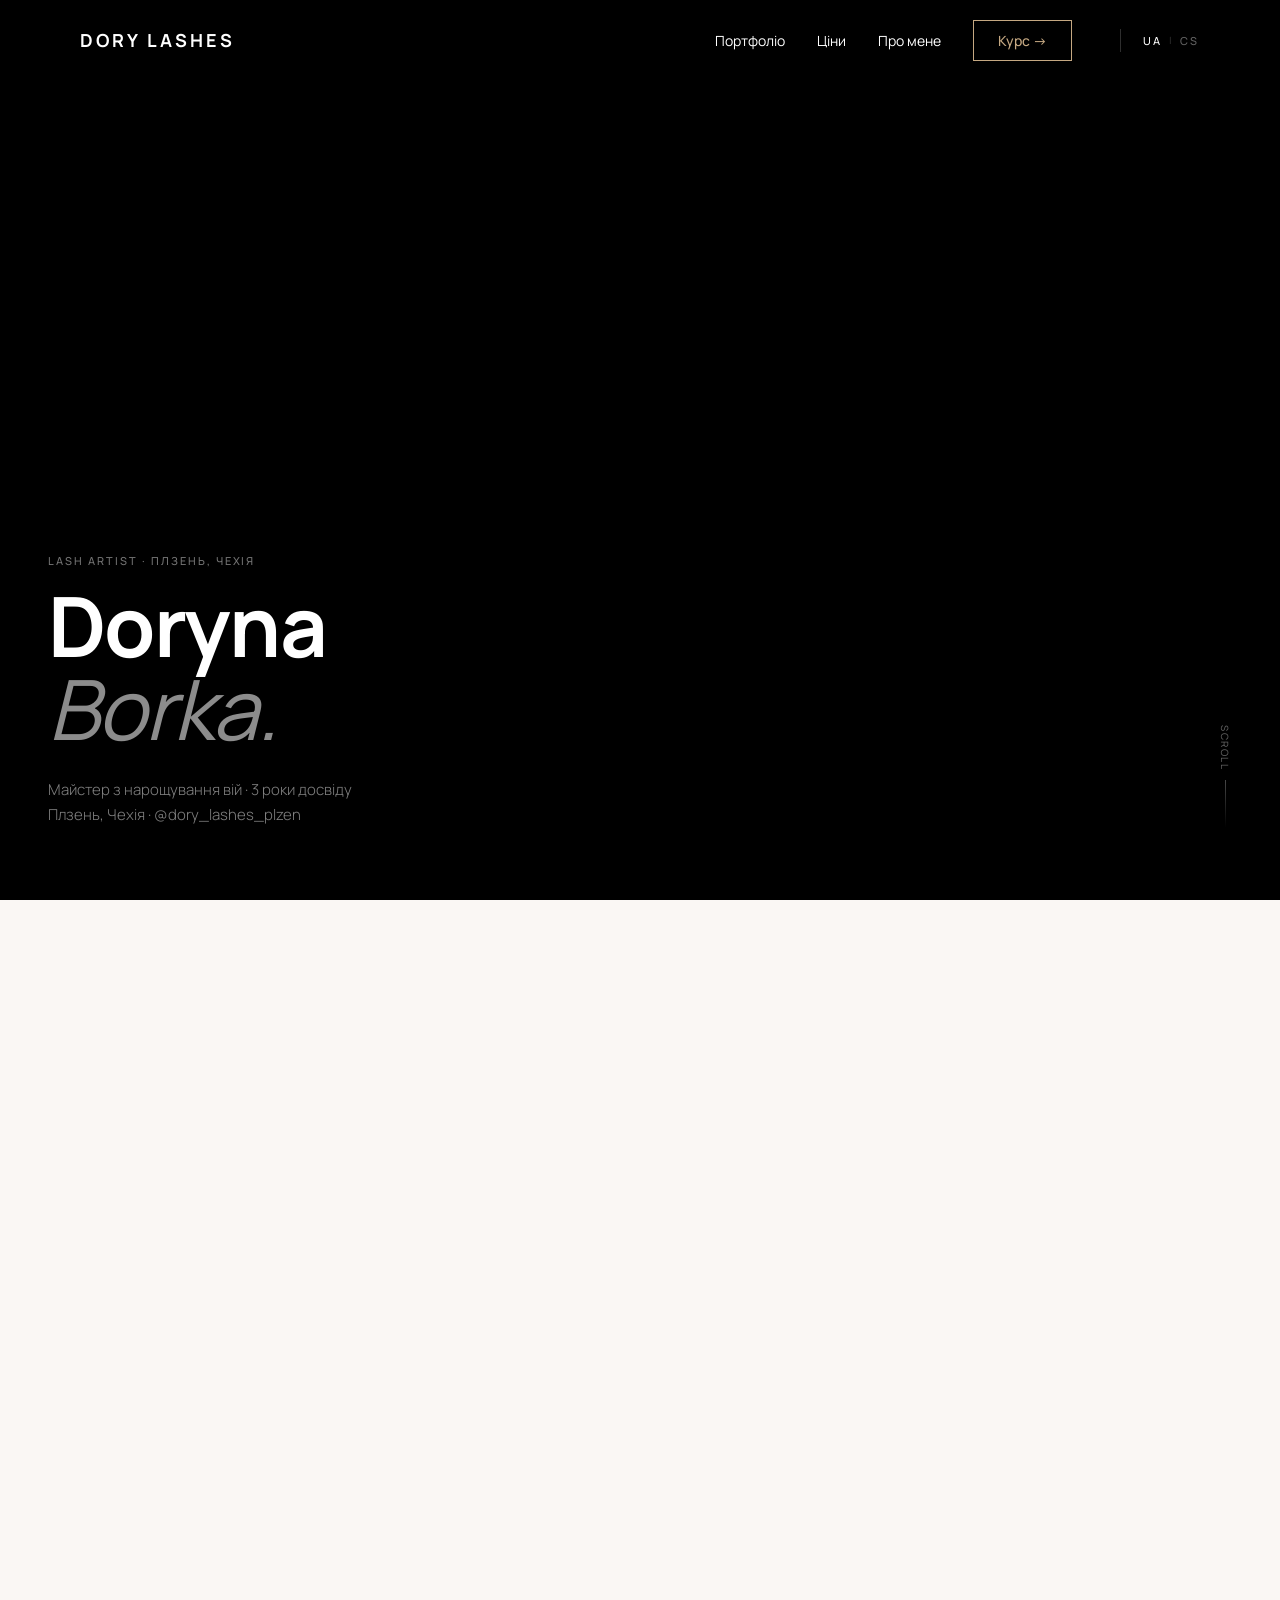
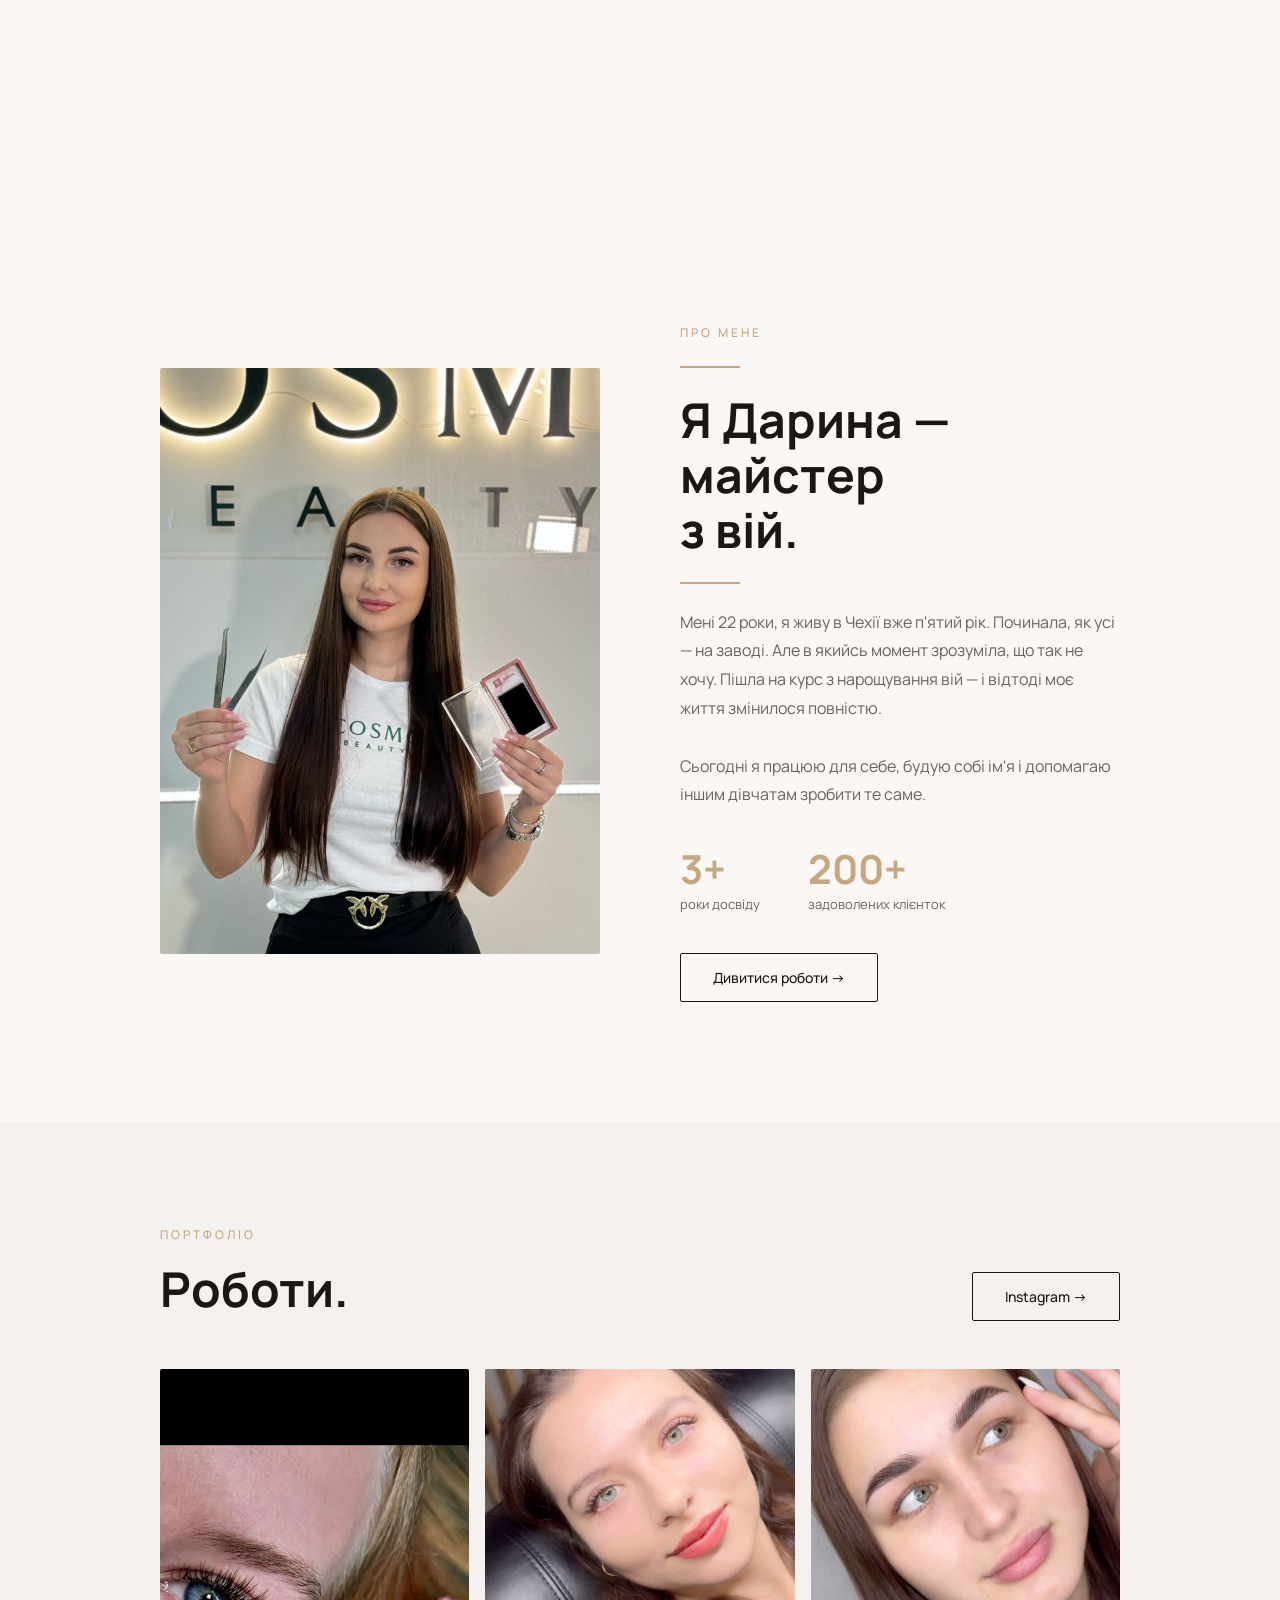
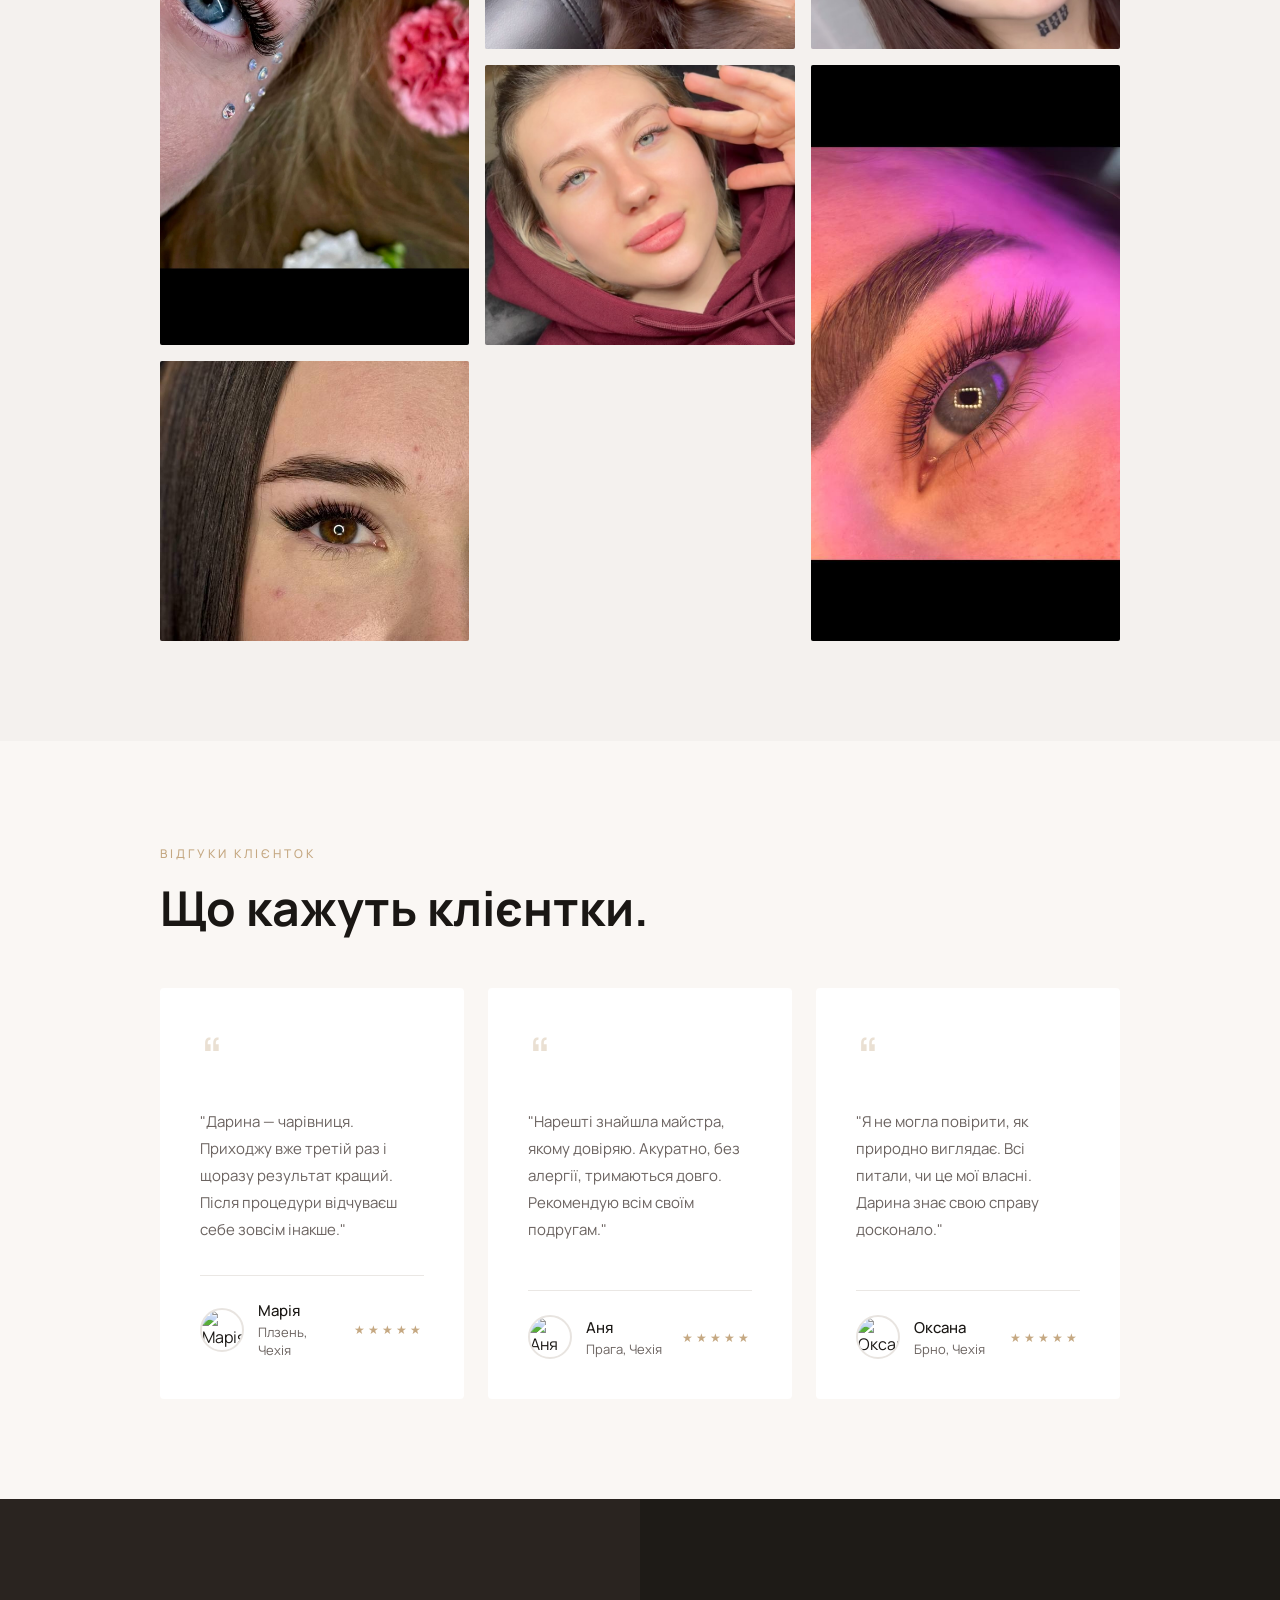
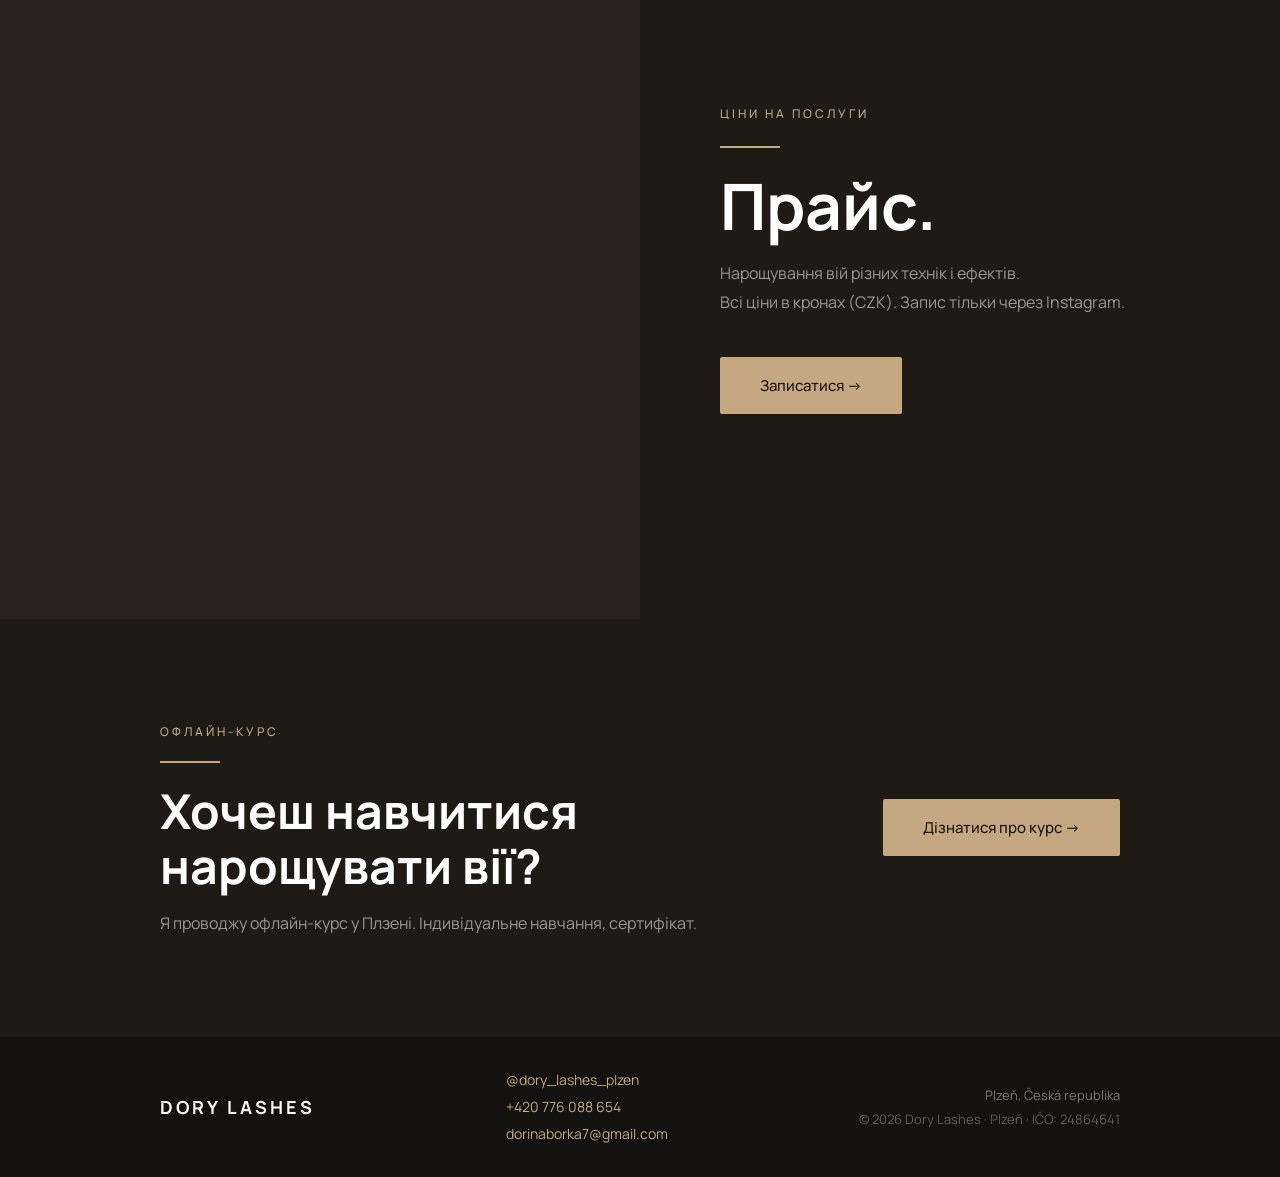
==== index.html @ 3bc30a59 "Initial commit — Dory Lashes website Co-Authored-By: Claude Sonnet 4.6 <noreply@anthropic.com>" ====
<!DOCTYPE html>
<html lang="uk">
<head>
  <meta charset="UTF-8"/>
  <meta name="viewport" content="width=device-width, initial-scale=1.0"/>
  <title>Dory Lashes — Дарина, майстер з нарощування вій · Плзень</title>
  <link rel="stylesheet" href="style.css"/>
  <link rel="preconnect" href="https://fonts.googleapis.com"/>
  <link rel="preconnect" href="https://fonts.gstatic.com" crossorigin/>
  <link rel="stylesheet" href="https://fonts.googleapis.com/css2?family=Manrope:wght@200..800&display=swap"/>
  <link rel="canonical" href="https://dorylashes.cz/"/>
  <meta name="description" content="Дарина Борка — майстер нарощування вій у Плзені, Чехія. 3+ роки досвіду, 200+ клієнток. Класика, об'єми, ефекти. Запис через Instagram."/>
  <meta property="og:type" content="website"/>
  <meta property="og:title" content="Dory Lashes — Нарощування вій · Плзень"/>
  <meta property="og:description" content="Дарина Борка — майстер нарощування вій у Плзені. 3+ роки досвіду, 200+ клієнток."/>
  <meta property="og:image" content="img/about.jpg"/>
  <meta property="og:locale" content="uk_UA"/>
  <meta name="twitter:card" content="summary_large_image"/>
  <script type="application/ld+json">
  {
    "@context": "https://schema.org",
    "@type": "LocalBusiness",
    "name": "Dory Lashes",
    "description": "Майстер нарощування вій у Плзені, Чехія",
    "address": { "@type": "PostalAddress", "addressLocality": "Plzeň", "addressCountry": "CZ" },
    "telephone": "+420776088654",
    "email": "dorinaborka7@gmail.com",
    "sameAs": ["https://www.instagram.com/dory_lashes_plzen"],
    "priceRange": "CZK"
  }
  </script>
  <style>
    html { scroll-behavior: auto; }

    /* ── Scroll-container & Hero ──────────────── */
    #scroll-container {
      position: relative;
      height: calc(var(--vh, 100vh) * 2);
    }

    #hero {
      position: sticky;
      top: 0;
      height: var(--vh, 100vh);
      width: 100%;
      overflow: hidden;
      background: #000;
      z-index: 1;
    }

    #bg-video {
      position: absolute;
      inset: 0;
      width: 100%;
      height: 100%;
      object-fit: cover;
      object-position: center 10%;
      will-change: auto;
      transform-origin: center center;
    }

    #hero::after {
      content: '';
      position: absolute;
      inset: 0;
      background: linear-gradient(
        to bottom,
        rgba(0,0,0,0.05) 0%,
        rgba(0,0,0,0.0) 40%,
        rgba(0,0,0,0.6) 100%
      );
      pointer-events: none;
      z-index: 1;
    }

    #hero .navbar {
      position: absolute;
      top: 0; left: 0; right: 0;
      z-index: 10;
      background: transparent !important;
    }

    #hero-content {
      position: absolute;
      bottom: 72px;
      left: 48px;
      right: 48px;
      z-index: 5;
      will-change: transform, opacity;
    }

    .hero-label {
      font-size: 11px;
      font-weight: 500;
      letter-spacing: 0.18em;
      text-transform: uppercase;
      color: rgba(255,255,255,0.45);
      margin-bottom: 16px;
    }

    .hero-title {
      font-family: 'Manrope', sans-serif;
      font-size: clamp(48px, 6.5vw, 96px);
      font-weight: 700;
      line-height: 1.0;
      letter-spacing: -0.02em;
      color: #fff;
      max-width: 680px;
    }

    .hero-title em {
      font-style: italic;
      font-weight: 400;
      color: rgba(255,255,255,0.55);
    }

    .hero-sub {
      margin-top: 28px;
      font-size: 15px;
      font-weight: 300;
      color: rgba(255,255,255,0.5);
      max-width: 380px;
      line-height: 1.65;
    }

    #scroll-hint {
      position: absolute;
      bottom: 72px;
      right: 48px;
      z-index: 5;
      display: flex;
      flex-direction: column;
      align-items: center;
      gap: 10px;
      opacity: 0.4;
    }

    #scroll-hint span {
      font-size: 10px;
      letter-spacing: 0.15em;
      text-transform: uppercase;
      color: #fff;
      writing-mode: vertical-rl;
    }

    .scroll-line {
      width: 1px;
      height: 48px;
      background: linear-gradient(to bottom, rgba(255,255,255,0.7), transparent);
      animation: scrollLine 1.8s ease-in-out infinite;
    }

    @keyframes scrollLine {
      0%   { transform: scaleY(0); transform-origin: top; }
      50%  { transform: scaleY(1); transform-origin: top; }
      51%  { transform: scaleY(1); transform-origin: bottom; }
      100% { transform: scaleY(0); transform-origin: bottom; }
    }

    #hero-overlay {
      position: absolute;
      inset: 0;
      z-index: 5;
      display: flex;
      flex-direction: column;
      align-items: center;
      justify-content: center;
      text-align: center;
      padding: 48px;
      opacity: 0;
      pointer-events: none;
      will-change: opacity, transform;
    }

    .hero-overlay-label {
      font-size: 11px;
      font-weight: 600;
      letter-spacing: 0.22em;
      text-transform: uppercase;
      color: var(--gold);
      margin-bottom: 20px;
    }

    .hero-overlay-title {
      font-family: 'Manrope', sans-serif;
      font-size: clamp(40px, 6vw, 88px);
      font-weight: 700;
      line-height: 1.05;
      letter-spacing: -0.02em;
      color: #fff;
    }

    .hero-overlay-title em {
      font-style: italic;
      font-weight: 400;
      color: var(--gold);
    }

    /* About */
    .about {
      background: var(--ivory);
      padding: 120px 160px;
      display: grid;
      grid-template-columns: 1fr 1fr;
      gap: 80px;
      align-items: center;
    }
    .about-photo {
      aspect-ratio: 3/4;
      background: var(--photo-bg);
      border-radius: 2px;
      display: flex;
      align-items: center;
      justify-content: center;
      overflow: hidden;
    }
    .about-photo img { width: 100%; height: 100%; object-fit: cover; }
    .about-heading {
      font-family: 'Manrope', sans-serif;
      font-size: 48px;
      font-weight: 700;
      line-height: 1.15;
      color: var(--dark);
      margin-bottom: 0;
    }
    .about-body {
      font-size: 16px;
      line-height: 1.8;
      color: var(--mid);
      margin-bottom: 40px;
    }
    .about-stats {
      display: flex;
      gap: 48px;
      margin-bottom: 40px;
    }
    .stat-num {
      font-family: 'Manrope', sans-serif;
      font-size: 40px;
      font-weight: 700;
      color: var(--gold);
      line-height: 1;
    }
    .stat-label { font-size: 13px; color: var(--mid); margin-top: 6px; }

    /* Portfolio */
    .portfolio {
      background: var(--alt-bg);
      padding: 100px 160px;
    }
    .portfolio-header {
      display: flex;
      justify-content: space-between;
      align-items: flex-end;
      margin-bottom: 48px;
    }
    .portfolio-heading {
      font-family: 'Manrope', sans-serif;
      font-size: 48px;
      font-weight: 700;
      color: var(--dark);
      margin-top: 12px;
    }
    .portfolio-grid {
      display: grid;
      grid-template-columns: repeat(3, 1fr);
      grid-auto-rows: 280px;
      gap: 16px;
    }
    .portfolio-item {
      background: var(--photo-bg);
      border-radius: 2px;
      overflow: hidden;
      display: flex;
      align-items: center;
      justify-content: center;
    }
    .portfolio-item.tall { grid-row: span 2; }
    .portfolio-item img { width: 100%; height: 100%; object-fit: cover; }

    /* Testimonials */
    .testimonials {
      background: var(--ivory);
      padding: 100px 160px;
    }
    .testimonials-heading {
      font-family: 'Manrope', sans-serif;
      font-size: 48px;
      font-weight: 700;
      color: var(--dark);
      margin: 12px 0 48px;
    }
    .testimonials-grid {
      display: grid;
      grid-template-columns: repeat(3, 1fr);
      gap: 24px;
    }
    .review-card {
      background: var(--white);
      border-radius: 4px;
      padding: 40px;
      display: flex;
      flex-direction: column;
    }
    .review-card::before {
      content: '\201C';
      font-family: 'Manrope', sans-serif;
      font-size: 64px;
      color: var(--gold);
      opacity: 0.35;
      line-height: 1;
      display: block;
      margin-bottom: 16px;
    }
    .review-quote {
      font-size: 15px;
      line-height: 1.8;
      color: var(--mid);
      flex: 1;
      margin-bottom: 32px;
    }
    .review-footer {
      display: flex;
      align-items: center;
      gap: 14px;
      border-top: 1px solid #EAE7E4;
      padding-top: 24px;
    }
    .review-avatar {
      width: 44px;
      height: 44px;
      border-radius: 50%;
      object-fit: cover;
      flex-shrink: 0;
      border: 2px solid #E8E4E0;
    }
    .review-name { font-weight: 500; font-size: 15px; color: var(--dark); }
    .review-city { font-size: 13px; color: var(--mid); margin-top: 2px; }
    .review-stars { margin-left: auto; color: var(--gold); font-size: 12px; letter-spacing: 3px; }

    /* Prices */
    .prices {
      background: var(--dark-bg);
      display: grid;
      grid-template-columns: 1fr 1fr;
      min-height: 720px;
    }
    .prices-image {
      overflow: hidden;
      background: #2A2420;
    }
    .prices-image img { width: 100%; height: 100%; object-fit: cover; }
    .prices-content {
      padding: 100px 80px;
      display: flex;
      flex-direction: column;
      justify-content: center;
    }
    .prices-heading {
      font-family: 'Manrope', sans-serif;
      font-size: 64px;
      font-weight: 700;
      color: var(--white);
      line-height: 1.05;
      margin-bottom: 20px;
    }
    .prices-body {
      font-size: 16px;
      line-height: 1.8;
      color: #9A9895;
      margin-bottom: 40px;
    }

    /* Course Transition */
    .course-transition {
      background: var(--dark-bg);
      padding: 100px 160px;
      display: flex;
      align-items: center;
      justify-content: space-between;
      gap: 60px;
    }
    .ct-left { max-width: 640px; }
    .ct-heading {
      font-family: 'Manrope', sans-serif;
      font-size: 48px;
      font-weight: 700;
      color: var(--white);
      line-height: 1.15;
      margin-bottom: 16px;
    }
    .ct-sub { font-size: 16px; color: #9A9895; line-height: 1.7; }

    /* ── Responsive ─────────────────────────── */
    @media (max-width: 1100px) {
      .about { padding: 80px 40px; grid-template-columns: 1fr; gap: 48px; }
      .about-photo { aspect-ratio: 4/3; }
      .portfolio { padding: 80px 40px; }
      .portfolio-grid { grid-auto-rows: 220px; }
      .testimonials { padding: 80px 40px; }
      .testimonials-grid { grid-template-columns: 1fr 1fr; }
      .prices { grid-template-columns: 1fr; }
      .prices-image { min-height: 480px; }
      .prices-content { padding: 80px 40px; }
      .prices-heading { font-size: 48px; }
      .course-transition { padding: 80px 40px; }
    }
    @media (max-width: 767px) {
      #hero-content { bottom: 48px; left: 24px; right: 24px; }
      #scroll-hint { display: none; }
      .hero-title { font-size: clamp(28px, 8.5vw, 52px); }
      .hero-sub { font-size: 13px; margin-top: 12px; }
      #hero-overlay { padding: 24px; }
      .hero-overlay-title { font-size: clamp(32px, 9vw, 52px); }
      .hero-overlay-label { margin-bottom: 12px; }

      .about { padding: 60px 24px; gap: 36px; }
      .about-heading { font-size: 32px; }
      .about-body { font-size: 15px; }
      .about-stats { gap: 24px; flex-wrap: wrap; }
      .stat-num { font-size: 32px; }
      .portfolio { padding: 60px 24px; }
      .portfolio-header { flex-direction: column; align-items: flex-start; gap: 20px; }
      .portfolio-heading { font-size: 32px; }
      .portfolio-grid { grid-template-columns: 1fr 1fr; grid-auto-rows: 150px; gap: 8px; }
      .testimonials { padding: 60px 24px; }
      .testimonials-heading { font-size: 32px; }
      .testimonials-grid { grid-template-columns: 1fr; }
      .prices-image { min-height: 360px; }
      .prices-content { padding: 60px 24px; }
      .prices-heading { font-size: 40px; }
      .prices-body { font-size: 15px; }
      .course-transition { padding: 60px 24px; flex-direction: column; gap: 32px; }
      .ct-heading { font-size: 32px; }
      .ct-left { max-width: 100%; }
    }
  </style>
</head>
<body data-title-key="page.title">

<!-- ══ SCROLL CONTAINER START ════════════════════ -->
<div id="scroll-container">

  <section id="hero">
    <video
      id="bg-video"
      src="img/hero-video.mp4"
      muted
      playsinline
      preload="auto"
    ></video>

    <nav class="navbar navbar--dark">
      <a href="index.html" class="nav-logo">DORY LASHES</a>
      <div class="nav-right">
        <a href="#portfolio" class="nav-link" data-i18n="nav.portfolio">Портфоліо</a>
        <a href="#prices" class="nav-link" data-i18n="nav.prices">Ціни</a>
        <a href="#about" class="nav-link" data-i18n="nav.about">Про мене</a>
        <a href="course.html" class="nav-cta" data-i18n="nav.course.cta">Курс →</a>
        <div class="lang-switch">
          <button class="lang-btn" data-lang="uk">UA</button>
          <span class="lang-sep">|</span>
          <button class="lang-btn" data-lang="cs">CS</button>
        </div>
        <button class="burger" id="burger-btn" aria-label="Відкрити меню" aria-expanded="false" aria-controls="mobile-menu">
          <span></span><span></span><span></span>
        </button>
      </div>
    </nav>

    <div class="mobile-menu" id="mobile-menu">
      <a href="#portfolio" class="mobile-nav-link" data-i18n="nav.portfolio">Портфоліо</a>
      <a href="#prices"    class="mobile-nav-link" data-i18n="nav.prices">Ціни</a>
      <a href="#about"     class="mobile-nav-link" data-i18n="nav.about">Про мене</a>
      <a href="course.html" class="mobile-nav-link">Курс →</a>
      <div class="mobile-lang">
        <button class="lang-btn" data-lang="uk">UA</button>
        <span class="lang-sep">|</span>
        <button class="lang-btn" data-lang="cs">CS</button>
      </div>
    </div>

    <div id="hero-content">
      <p class="hero-label" data-i18n="hero.label">Lash Artist · Плзень, Чехія</p>
      <h1 class="hero-title">
        Doryna<br>
        <em>Borka.</em>
      </h1>
      <p class="hero-sub" data-i18n="hero.sub">Нарощування вій різних технік та ефектів · 3+ роки досвіду · @dory_lashes_plzen</p>
    </div>

    <div id="scroll-hint">
      <span>scroll</span>
      <div class="scroll-line"></div>
    </div>

    <div id="hero-overlay">
      <p class="hero-overlay-label" data-i18n="hero.overlay.label">Майстерність у деталях</p>
      <h2 class="hero-overlay-title" data-i18n="hero.overlay.title">Погляд що<br>говорить<br><em>сам.</em></h2>
    </div>
  </section>

</div>
<!-- ══ SCROLL CONTAINER END ══════════════════════ -->


<!-- ══ ABOUT ══════════════════════════════════════ -->
<section class="about" id="about">
  <div class="about-photo">
    <img src="img/about.jpg" alt="Дарина — про мене" loading="lazy"/>
  </div>
  <div>
    <span class="label" data-i18n="about.label">ПРО МЕНЕ</span>
    <span class="gold-divider"></span>
    <h2 class="about-heading" data-i18n="about.heading">Я Дарина —<br>майстер<br>з вій.</h2>
    <span class="gold-divider"></span>
    <p class="about-body" data-i18n="about.body">Мені 22 роки, я живу в Чехії вже п'ятий рік. Починала, як усі — на заводі. Але в якийсь момент зрозуміла, що так не хочу. Пішла на курс з нарощування вій — і з тих пір моє життя змінилося повністю.<br><br>Сьогодні я працюю для себе, будую своє ім'я і допомагаю іншим дівчатам зробити те саме.</p>
    <div class="about-stats">
      <div>
        <div class="stat-num">3+</div>
        <div class="stat-label" data-i18n="about.stat1">роки досвіду</div>
      </div>
      <div>
        <div class="stat-num">200+</div>
        <div class="stat-label" data-i18n="about.stat2">задоволених клієнток</div>
      </div>
    </div>
    <a href="#portfolio" class="btn-outline" data-i18n="about.cta">Дивитися роботи →</a>
  </div>
</section>

<!-- ══ PORTFOLIO ══════════════════════════════════ -->
<section class="portfolio" id="portfolio">
  <div class="portfolio-header">
    <div>
      <span class="label" data-i18n="portfolio.label">ПОРТФОЛІО</span>
      <h2 class="portfolio-heading" data-i18n="portfolio.heading">Роботи.</h2>
    </div>
    <a href="https://www.instagram.com/dory_lashes_plzen" target="_blank" rel="noopener noreferrer" class="btn-outline">Instagram →</a>
  </div>
  <div class="portfolio-grid">
    <div class="portfolio-item tall"><img src="img/portfolio-1.jpg" alt="Нарощування вій — класична техніка" loading="lazy"/></div>
    <div class="portfolio-item"><img src="img/portfolio-2.jpg" alt="Нарощування вій — 2D об'єм" loading="lazy"/></div>
    <div class="portfolio-item"><img src="img/portfolio-3.jpg" alt="Нарощування вій — ефект лисячий" loading="lazy"/></div>
    <div class="portfolio-item"><img src="img/portfolio-4.jpg" alt="Нарощування вій — лялечний ефект" loading="lazy"/></div>
    <div class="portfolio-item tall"><img src="img/portfolio-5.jpg" alt="Нарощування вій — Wet Effect" loading="lazy"/></div>
    <div class="portfolio-item"><img src="img/portfolio-6.jpg" alt="Нарощування вій — 3D об'єм" loading="lazy"/></div>
  </div>
</section>

<!-- ══ TESTIMONIALS ═══════════════════════════════ -->
<section class="testimonials" id="testimonials">
  <span class="label" data-i18n="testi.label">ВІДГУКИ КЛІЄНТОК</span>
  <h2 class="testimonials-heading" data-i18n="testi.heading">Що кажуть клієнтки.</h2>
  <div class="testimonials-grid">
    <div class="review-card">
      <p class="review-quote" data-i18n="rev1.quote">"Дарина — чарівниця. Приходжу вже третій раз і щоразу результат кращий. Після процедури відчуваєш себе зовсім інакше."</p>
      <div class="review-footer">
        <img class="review-avatar" src="https://i.pravatar.cc/150?img=23" alt="Марія"/>
        <div>
          <div class="review-name" data-i18n="rev1.name">Марія</div>
          <div class="review-city" data-i18n="rev1.city">Плзень, Чехія</div>
        </div>
        <div class="review-stars">★★★★★</div>
      </div>
    </div>
    <div class="review-card">
      <p class="review-quote" data-i18n="rev2.quote">"Нарешті знайшла майстра, якому довіряю. Акуратно, без алергії, держаться довго. Рекомендую всім своїм подругам."</p>
      <div class="review-footer">
        <img class="review-avatar" src="https://i.pravatar.cc/150?img=9" alt="Аня"/>
        <div>
          <div class="review-name" data-i18n="rev2.name">Аня</div>
          <div class="review-city" data-i18n="rev2.city">Прага, Чехія</div>
        </div>
        <div class="review-stars">★★★★★</div>
      </div>
    </div>
    <div class="review-card">
      <p class="review-quote" data-i18n="rev3.quote">"Я не могла повірити, як природно виглядає. Всі питали, чи це мої власні. Дарина знає свою справу досконало."</p>
      <div class="review-footer">
        <img class="review-avatar" src="https://i.pravatar.cc/150?img=44" alt="Оксана"/>
        <div>
          <div class="review-name" data-i18n="rev3.name">Оксана</div>
          <div class="review-city" data-i18n="rev3.city">Брно, Чехія</div>
        </div>
        <div class="review-stars">★★★★★</div>
      </div>
    </div>
  </div>
</section>

<!-- ══ PRICES ════════════════════════════════════ -->
<section class="prices" id="prices">
  <div class="prices-image">
    <img src="img/prices.jpg" alt="Прайс Dory Lashes" loading="lazy"/>
  </div>
  <div class="prices-content">
    <span class="label" data-i18n="prices.label">ЦІНИ НА ПОСЛУГИ</span>
    <span class="gold-divider"></span>
    <h2 class="prices-heading" data-i18n="prices.heading">Прайс.</h2>
    <p class="prices-body" data-i18n="prices.body">Нарощування вій різних технік і ефектів.<br>Всі ціни в кронах (CZK). Запис тільки через Instagram.</p>
    <a href="#" class="btn-gold" style="align-self:flex-start" data-dm data-i18n="prices.cta">Записатися →</a>
  </div>
</section>

<!-- ══ COURSE TRANSITION ══════════════════════════ -->
<section class="course-transition">
  <div class="ct-left">
    <span class="label" data-i18n="ct.label">ОФЛАЙН-КУРС</span>
    <span class="gold-divider" style="margin:20px 0"></span>
    <h2 class="ct-heading" data-i18n="ct.heading">Хочеш навчитися<br>нарощуванню вій?</h2>
    <p class="ct-sub" data-i18n="ct.sub">Я проводжу офлайн-курс у Плзені. Індивідуальне навчання, сертифікат.</p>
  </div>
  <a href="course.html" class="btn-gold" data-i18n="ct.cta">Дізнатися про курс →</a>
</section>

<!-- ══ FOOTER ═════════════════════════════════════ -->
<footer class="site-footer">
  <span class="footer-logo">DORY LASHES</span>
  <div class="footer-contacts">
    <a href="https://www.instagram.com/dory_lashes_plzen" target="_blank" rel="noopener noreferrer" class="footer-contact-link">@dory_lashes_plzen</a>
    <a href="tel:+420776088654" class="footer-contact-link">+420 776 088 654</a>
    <a href="mailto:dorinaborka7@gmail.com" class="footer-contact-link">dorinaborka7@gmail.com</a>
  </div>
  <div class="footer-right">
    <span class="footer-location">Plzeň, Česká republika</span>
    <span class="footer-copy" data-i18n="footer.copy">© 2026 Dory Lashes · IČO: 24864641</span>
  </div>
</footer>

<!-- DM Modal -->
<div class="dm-overlay" id="dm-modal" role="dialog" aria-modal="true" aria-labelledby="dm-heading-text">
  <div class="dm-box">
    <button class="dm-close" id="dm-close" aria-label="Закрити">×</button>
    <span class="label">ЗАПИСАТИСЯ</span>
    <h3 class="dm-heading" id="dm-heading-text" data-i18n="dm.heading">Напиши нам в Instagram</h3>
    <p class="dm-sub" data-i18n="dm.sub">Скопіюй повідомлення і надішли його нам у Direct — відповімо якнайшвидше.</p>
    <div class="dm-msg" id="dm-msg-text"></div>
    <div class="dm-actions">
      <button class="dm-copy" id="dm-copy-btn" data-i18n="dm.copy">Копіювати</button>
      <button class="dm-open" id="dm-open-btn" data-i18n="dm.open">Відкрити Instagram →</button>
    </div>
  </div>
</div>

<script src="https://cdnjs.cloudflare.com/ajax/libs/gsap/3.12.5/gsap.min.js"></script>
<script src="https://cdnjs.cloudflare.com/ajax/libs/gsap/3.12.5/ScrollTrigger.min.js"></script>
<script src="i18n.js"></script>
<script src="animations.js"></script>

<!-- ══ SCROLL ENGINE ══════════════════════════════ -->
<script>
  // vh fix
  function setVh() {
    const h = window.visualViewport ? window.visualViewport.height : window.innerHeight;
    document.documentElement.style.setProperty('--vh', h + 'px');
  }
  setVh();
  let resizeTimer;
  window.addEventListener('resize', () => {
    clearTimeout(resizeTimer);
    resizeTimer = setTimeout(setVh, 150);
  });
  if (window.visualViewport) {
    window.visualViewport.addEventListener('resize', () => {
      clearTimeout(resizeTimer);
      resizeTimer = setTimeout(setVh, 150);
    });
  }

  const video           = document.getElementById('bg-video');
  const heroContent     = document.getElementById('hero-content');
  const heroOverlay     = document.getElementById('hero-overlay');
  const scrollContainer = document.getElementById('scroll-container');

  let videoReady   = false;
  let targetTime   = 0;
  let currentTime  = 0;
  let seekLocked   = false;
  let lastProgress = -1;

  video.addEventListener('loadedmetadata', () => { videoReady = true; });
  video.load();

  function doSeek() {
    if (!videoReady || !video.duration) return;
    if (Math.abs(targetTime - currentTime) < 0.05) { seekLocked = false; return; }
    seekLocked  = true;
    currentTime = targetTime;
    if ('requestVideoFrameCallback' in video) {
      video.requestVideoFrameCallback(() => { seekLocked = false; doSeek(); });
    } else {
      video.addEventListener('seeked', function onSeeked() {
        video.removeEventListener('seeked', onSeeked);
        seekLocked = false;
        doSeek();
      }, { once: true });
    }
    video.currentTime = currentTime;
  }

  const isMobile = () => window.matchMedia('(pointer: coarse)').matches;

  const EASE = 0.09;
  let targetScrollY = 0;
  let smoothScrollY = 0;

  function maxScroll() {
    return Math.max(0, document.body.scrollHeight - window.innerHeight);
  }

  function updateHeroAnimation(scrollY) {
    const trackH = scrollContainer.offsetHeight - window.innerHeight;
    if (trackH <= 0) return;
    const progress = Math.max(0, Math.min(1, scrollY / trackH));

    if (Math.abs(progress - lastProgress) < 0.0001) return;
    lastProgress = progress;

    if (videoReady && video.duration) {
      targetTime = progress * video.duration;
      if (!seekLocked) doSeek();
    }

    const textP = Math.min(1, progress / 0.35);
    const ease  = textP < 0.5 ? 2*textP*textP : 1 - Math.pow(-2*textP+2, 2) / 2;
    heroContent.style.transform = `translateY(${ease * -90}px)`;
    heroContent.style.opacity   = (1 - ease).toFixed(3);

    const ovIn  = Math.max(0, Math.min(1, (progress - 0.35) / 0.15));
    const ovOut = Math.max(0, Math.min(1, (progress - 0.55) / 0.12));
    const ovEaseIn  = ovIn  < 0.5 ? 2*ovIn*ovIn   : 1 - Math.pow(-2*ovIn+2,  2)/2;
    const ovEaseOut = ovOut < 0.5 ? 2*ovOut*ovOut  : 1 - Math.pow(-2*ovOut+2, 2)/2;
    const ovOpacity = ovEaseIn * (1 - ovEaseOut);
    const ovY = (1 - ovEaseIn) * 30 + ovEaseOut * -30;
    heroOverlay.style.opacity   = ovOpacity.toFixed(3);
    heroOverlay.style.transform = isMobile() ? 'none' : `translateY(${ovY}px)`;
  }

  if ('scrollRestoration' in history) {
    history.scrollRestoration = 'manual';
  }

  if (isMobile()) {
    document.documentElement.style.overflow = '';
    document.body.style.overflow = '';
    window.addEventListener('scroll', () => {
      updateHeroAnimation(window.scrollY);
    }, { passive: true });
    updateHeroAnimation(window.scrollY);
  } else {
    const savedY = Math.min(
      parseInt(sessionStorage.getItem('doryScrollY') || '0', 10),
      maxScroll()
    );
    targetScrollY = savedY;
    smoothScrollY = savedY;
    window.scrollTo(0, savedY);
    updateHeroAnimation(savedY);

    window.addEventListener('beforeunload', () => {
      sessionStorage.setItem('doryScrollY', Math.round(targetScrollY));
    });

    window.addEventListener('wheel', (e) => {
      e.preventDefault();
      targetScrollY += e.deltaY * 1.2;
      targetScrollY = Math.max(0, Math.min(targetScrollY, maxScroll()));
    }, { passive: false });

    function tick() {
      requestAnimationFrame(tick);
      targetScrollY = Math.max(0, Math.min(targetScrollY, maxScroll()));
      smoothScrollY += (targetScrollY - smoothScrollY) * EASE;
      if (Math.abs(targetScrollY - smoothScrollY) < 0.5) smoothScrollY = targetScrollY;
      if (Math.abs(smoothScrollY - window.scrollY) > 0.5) window.scrollTo(0, smoothScrollY);
      updateHeroAnimation(smoothScrollY);
    }
    tick();

    // Anchor links: update smoothScrollY instead of native jump (which would be overridden by tick)
    document.querySelectorAll('a[href^="#"]').forEach(link => {
      link.addEventListener('click', e => {
        const id = link.getAttribute('href').slice(1);
        if (!id) return;
        const target = document.getElementById(id);
        if (!target) return;
        e.preventDefault();
        targetScrollY = target.getBoundingClientRect().top + window.scrollY;
        targetScrollY = Math.max(0, Math.min(targetScrollY, maxScroll()));
      });
    });
  }
</script>

<!-- Burger menu -->
<script>
(function () {
  const btn  = document.getElementById('burger-btn');
  const menu = document.getElementById('mobile-menu');
  function close() {
    btn.classList.remove('active');
    menu.classList.remove('active');
    btn.setAttribute('aria-expanded', 'false');
    btn.setAttribute('aria-label', 'Відкрити меню');
  }
  btn.addEventListener('click', () => {
    const open = menu.classList.toggle('active');
    btn.classList.toggle('active', open);
    btn.setAttribute('aria-expanded', open ? 'true' : 'false');
    btn.setAttribute('aria-label', open ? 'Закрити меню' : 'Відкрити меню');
  });
  menu.querySelectorAll('.mobile-nav-link').forEach(link => {
    link.addEventListener('click', close);
  });
})();
</script>

<!-- DM Modal script -->
<script>
(function () {
  const DM_URL = 'https://ig.me/m/dory_lashes_plzen';
  const msgs = {
    uk: 'Привіт, Дарино! 🌸 Хочу записатися на нарощування вій. Коли є вільний час для запису?',
    cs: 'Ahoj, Daryno! 🌸 Chtěla bych se objednat na prodlužování řas. Kdy máš volný termín?'
  };
  const overlay = document.getElementById('dm-modal');
  const msgEl   = document.getElementById('dm-msg-text');
  const copyBtn = document.getElementById('dm-copy-btn');
  const openBtn = document.getElementById('dm-open-btn');
  function currentMsg() { return msgs[localStorage.getItem('doryLang') || 'uk']; }
  document.querySelectorAll('[data-dm]').forEach(el => {
    el.addEventListener('click', e => { e.preventDefault(); msgEl.textContent = currentMsg(); overlay.classList.add('active'); });
  });
  document.getElementById('dm-close').addEventListener('click', () => overlay.classList.remove('active'));
  overlay.addEventListener('click', e => { if (e.target === overlay) overlay.classList.remove('active'); });
  document.addEventListener('keydown', e => { if (e.key === 'Escape') overlay.classList.remove('active'); });
  const copiedMsg = { uk: '✓ Скопійовано!', cs: '✓ Zkopírováno!' };
  const copyLabel = { uk: 'Копіювати', cs: 'Zkopírovat' };
  copyBtn.addEventListener('click', () => {
    navigator.clipboard.writeText(currentMsg()).then(() => {
      const lang = localStorage.getItem('doryLang') || 'uk';
      copyBtn.textContent = copiedMsg[lang] || copiedMsg.uk;
      setTimeout(() => { copyBtn.textContent = copyLabel[lang] || copyLabel.uk; }, 2200);
    });
  });
  openBtn.addEventListener('click', () => window.open(DM_URL, '_blank'));
})();
</script>
</body>
</html>
---- style.css ----
@import url('https://fonts.googleapis.com/css2?family=Manrope:wght@200..800&display=swap');

*, *::before, *::after { box-sizing: border-box; margin: 0; padding: 0; }

:root {
  --ivory:    #FAF7F4;
  --dark:     #1A1714;
  --gold:     #C5A882;
  --mid:      #6B6360;
  --white:    #FFFFFF;
  --photo-bg: #E5DED8;
  --alt-bg:   #F4F1EE;
  --dark-bg:  #1E1B17;
  --darker-bg:#141210;
}

html { scroll-behavior: smooth; }
body { font-family: 'Manrope', sans-serif; color: var(--dark); background: var(--ivory); -webkit-font-smoothing: antialiased; }

img { display: block; max-width: 100%; }
a { text-decoration: none; color: inherit; }

/* ── Typography ─────────────────────────────── */
.serif    { font-family: 'Manrope', sans-serif; }
.label    { font-family: 'Manrope', sans-serif; font-weight: 500; font-size: 12px; letter-spacing: 3px; text-transform: uppercase; color: var(--gold); }
.gold-divider { display: block; width: 60px; height: 2px; background: var(--gold); margin: 24px 0; }

/* ── Layout ─────────────────────────────────── */
.container { max-width: 1440px; margin: 0 auto; padding: 0 160px; }

/* ── Navbar ─────────────────────────────────── */
.navbar {
  position: absolute;
  top: 0; left: 0; right: 0;
  height: 80px;
  display: flex;
  align-items: center;
  justify-content: space-between;
  padding: 0 80px;
  z-index: 10;
}
.navbar--light .nav-logo { color: var(--dark); }
.navbar--light .nav-link { color: var(--mid); }
.navbar--dark  .nav-logo,
.navbar--dark  .nav-link  { color: var(--white); }
.nav-logo { font-family: 'Manrope', sans-serif; font-weight: 700; font-size: 18px; letter-spacing: 3px; }
.nav-right { display: flex; align-items: center; gap: 32px; }
.nav-link  { font-size: 14px; }
.nav-cta {
  padding: 10px 24px;
  border: 1.5px solid var(--gold);
  color: var(--gold);
  font-size: 14px;
  font-weight: 500;
  transition: background .2s, color .2s;
}
.nav-cta:hover { background: var(--gold); color: var(--dark); }

/* ── Section wrapper ─────────────────────────── */
section { width: 100%; }

/* ── Buttons ─────────────────────────────────── */
.btn-gold {
  display: inline-block;
  padding: 18px 40px;
  background: var(--gold);
  color: var(--dark);
  font-family: 'Manrope', sans-serif;
  font-weight: 500;
  font-size: 15px;
  border-radius: 2px;
  transition: opacity .2s;
}
.btn-gold:hover { opacity: .88; }

.btn-dark {
  display: inline-block;
  padding: 14px 32px;
  background: var(--dark);
  color: var(--white);
  font-weight: 500;
  font-size: 14px;
  border-radius: 2px;
  transition: opacity .2s;
}
.btn-dark:hover { opacity: .85; }

.btn-outline {
  display: inline-block;
  padding: 14px 32px;
  border: 1.5px solid var(--dark);
  color: var(--dark);
  font-weight: 500;
  font-size: 14px;
  border-radius: 2px;
  transition: background .2s, color .2s;
}
.btn-outline:hover { background: var(--dark); color: var(--white); }

/* ── Lang switch ─────────────────────────────── */
.lang-switch {
  display: flex;
  align-items: center;
  gap: 6px;
  margin-left: 16px;
  padding-left: 20px;
  border-left: 1px solid rgba(255,255,255,0.18);
}
.navbar--light .lang-switch { border-left-color: rgba(0,0,0,0.15); }
.navbar--dark  .lang-btn,
.navbar--dark  .lang-sep  { color: var(--white); }
.navbar--light .lang-btn,
.navbar--light .lang-sep  { color: var(--dark); }
.lang-btn {
  background: none;
  border: none;
  cursor: pointer;
  font-family: 'Manrope', sans-serif;
  font-size: 11px;
  font-weight: 500;
  letter-spacing: 1.5px;
  color: inherit;
  opacity: 0.38;
  padding: 4px 2px;
  transition: opacity .2s;
}
.lang-btn.active { opacity: 1; }
.lang-btn:hover  { opacity: 0.7; }
.lang-sep { font-size: 10px; opacity: 0.2; color: inherit; user-select: none; }

/* ── Responsive shared ───────────────────────── */
@media (max-width: 1100px) {
  .navbar { padding: 0 40px; }
  .site-footer { padding: 0 40px; }
}
@media (max-width: 767px) {
  .navbar { padding: 0 20px; height: 64px; }
  .nav-right { gap: 16px; }
  .nav-link { display: none; }
  .nav-cta  { display: none; }
  .lang-switch { display: none; }
  .site-footer {
    flex-direction: column;
    height: auto;
    padding: 40px 24px;
    gap: 20px;
    text-align: center;
  }
  .footer-contacts { align-items: center; }
  .footer-right { align-items: center; }
}

/* ── Burger button ───────────────────────────── */
.burger {
  display: none;
  flex-direction: column;
  justify-content: center;
  gap: 5px;
  width: 36px;
  height: 36px;
  background: none;
  border: none;
  cursor: pointer;
  padding: 6px;
  z-index: 201;
  flex-shrink: 0;
}
.burger span {
  display: block;
  width: 20px;
  height: 1.5px;
  background: #fff;
  transition: transform 0.3s ease, opacity 0.25s ease;
  transform-origin: center;
}
.burger.active span:nth-child(1) { transform: translateY(6.5px) rotate(45deg); }
.burger.active span:nth-child(2) { opacity: 0; transform: scaleX(0); }
.burger.active span:nth-child(3) { transform: translateY(-6.5px) rotate(-45deg); }

@media (max-width: 767px) {
  .burger { display: flex; }
}

/* ── Mobile menu overlay ─────────────────────── */
.mobile-menu {
  position: fixed;
  inset: 0;
  background: rgba(20, 18, 16, 0.97);
  z-index: 200;
  display: flex;
  flex-direction: column;
  align-items: center;
  justify-content: center;
  gap: 40px;
  opacity: 0;
  pointer-events: none;
  transition: opacity 0.35s ease;
}
.mobile-menu.active {
  opacity: 1;
  pointer-events: all;
}
.mobile-nav-link {
  font-family: 'Manrope', sans-serif;
  font-size: 28px;
  font-weight: 600;
  color: #fff;
  letter-spacing: -0.02em;
  transition: color 0.2s;
}
.mobile-nav-link:hover { color: var(--gold); }
.mobile-lang {
  display: flex;
  align-items: center;
  gap: 8px;
  margin-top: 8px;
}
.mobile-lang .lang-btn { color: #fff; }
.mobile-lang .lang-sep { color: #fff; }

/* ── DM Modal ────────────────────────────────── */
.dm-overlay {
  position: fixed;
  inset: 0;
  background: rgba(0,0,0,0.75);
  z-index: 1000;
  display: flex;
  align-items: center;
  justify-content: center;
  padding: 24px;
  opacity: 0;
  pointer-events: none;
  transition: opacity 0.25s;
}
.dm-overlay.active { opacity: 1; pointer-events: all; }
.dm-box {
  background: var(--dark-bg);
  border: 1px solid #2E2A26;
  border-radius: 8px;
  padding: 48px 48px 40px;
  max-width: 520px;
  width: 100%;
  position: relative;
  transform: translateY(24px);
  transition: transform 0.28s cubic-bezier(.22,.68,0,1.2);
}
.dm-overlay.active .dm-box { transform: translateY(0); }
.dm-close {
  position: absolute;
  top: 18px; right: 20px;
  background: none; border: none;
  color: #5A5856; font-size: 26px;
  cursor: pointer; line-height: 1; padding: 4px;
  transition: color 0.2s;
}
.dm-close:hover { color: var(--white); }
.dm-heading {
  font-family: 'Manrope', sans-serif;
  font-size: 28px; font-weight: 700;
  color: var(--white); margin: 12px 0 8px;
}
.dm-sub { font-size: 14px; color: #6B6360; margin-bottom: 28px; line-height: 1.6; }
.dm-msg {
  background: #26221E;
  border-radius: 4px;
  padding: 20px 24px;
  font-size: 15px; color: #C0BEBC;
  line-height: 1.75; margin-bottom: 28px;
  border-left: 3px solid var(--gold);
}
.dm-actions { display: flex; gap: 12px; }
.dm-copy {
  flex: 1; padding: 14px 20px;
  border: 1.5px solid #3A3632; background: none;
  color: #A09E9C;
  font-family: 'Manrope', sans-serif; font-size: 14px; font-weight: 500;
  border-radius: 2px; cursor: pointer;
  transition: border-color 0.2s, color 0.2s;
}
.dm-copy:hover { border-color: var(--gold); color: var(--gold); }
.dm-open {
  flex: 2; padding: 14px 24px;
  background: var(--gold); color: var(--dark);
  font-family: 'Manrope', sans-serif; font-size: 14px; font-weight: 500;
  border: none; border-radius: 2px; cursor: pointer;
  transition: opacity 0.2s;
}
.dm-open:hover { opacity: 0.88; }
@media (max-width: 767px) {
  .dm-box { padding: 40px 24px 32px; }
  .dm-heading { font-size: 22px; }
  .dm-actions { flex-direction: column; }
}

/* ── Footer ─────────────────────────────────── */
.site-footer {
  background: var(--darker-bg);
  min-height: 140px;
  display: flex;
  align-items: center;
  padding: 0 160px;
  justify-content: space-between;
  gap: 32px;
}
.site-footer .footer-logo { font-family: 'Manrope', sans-serif; font-size: 18px; font-weight: 700; letter-spacing: 3px; color: var(--white); flex-shrink: 0; }
.footer-contacts { display: flex; flex-direction: column; gap: 8px; }
.footer-contact-link { font-size: 14px; color: var(--gold); text-decoration: none; transition: opacity 0.2s; }
.footer-contact-link:hover { opacity: 0.75; }
.footer-right { display: flex; flex-direction: column; gap: 6px; align-items: flex-end; }
.footer-location { font-size: 13px; color: #7A7876; }
.site-footer .footer-copy { font-size: 13px; color: #605E5C; }

/* ── Footer IG span (course.html) ───────────────── */
.footer-ig { font-size: 14px; color: var(--gold); }

/* ── Accessibility — focus visible ───────────────── */
:focus-visible {
  outline: 2px solid var(--gold);
  outline-offset: 3px;
  border-radius: 2px;
}
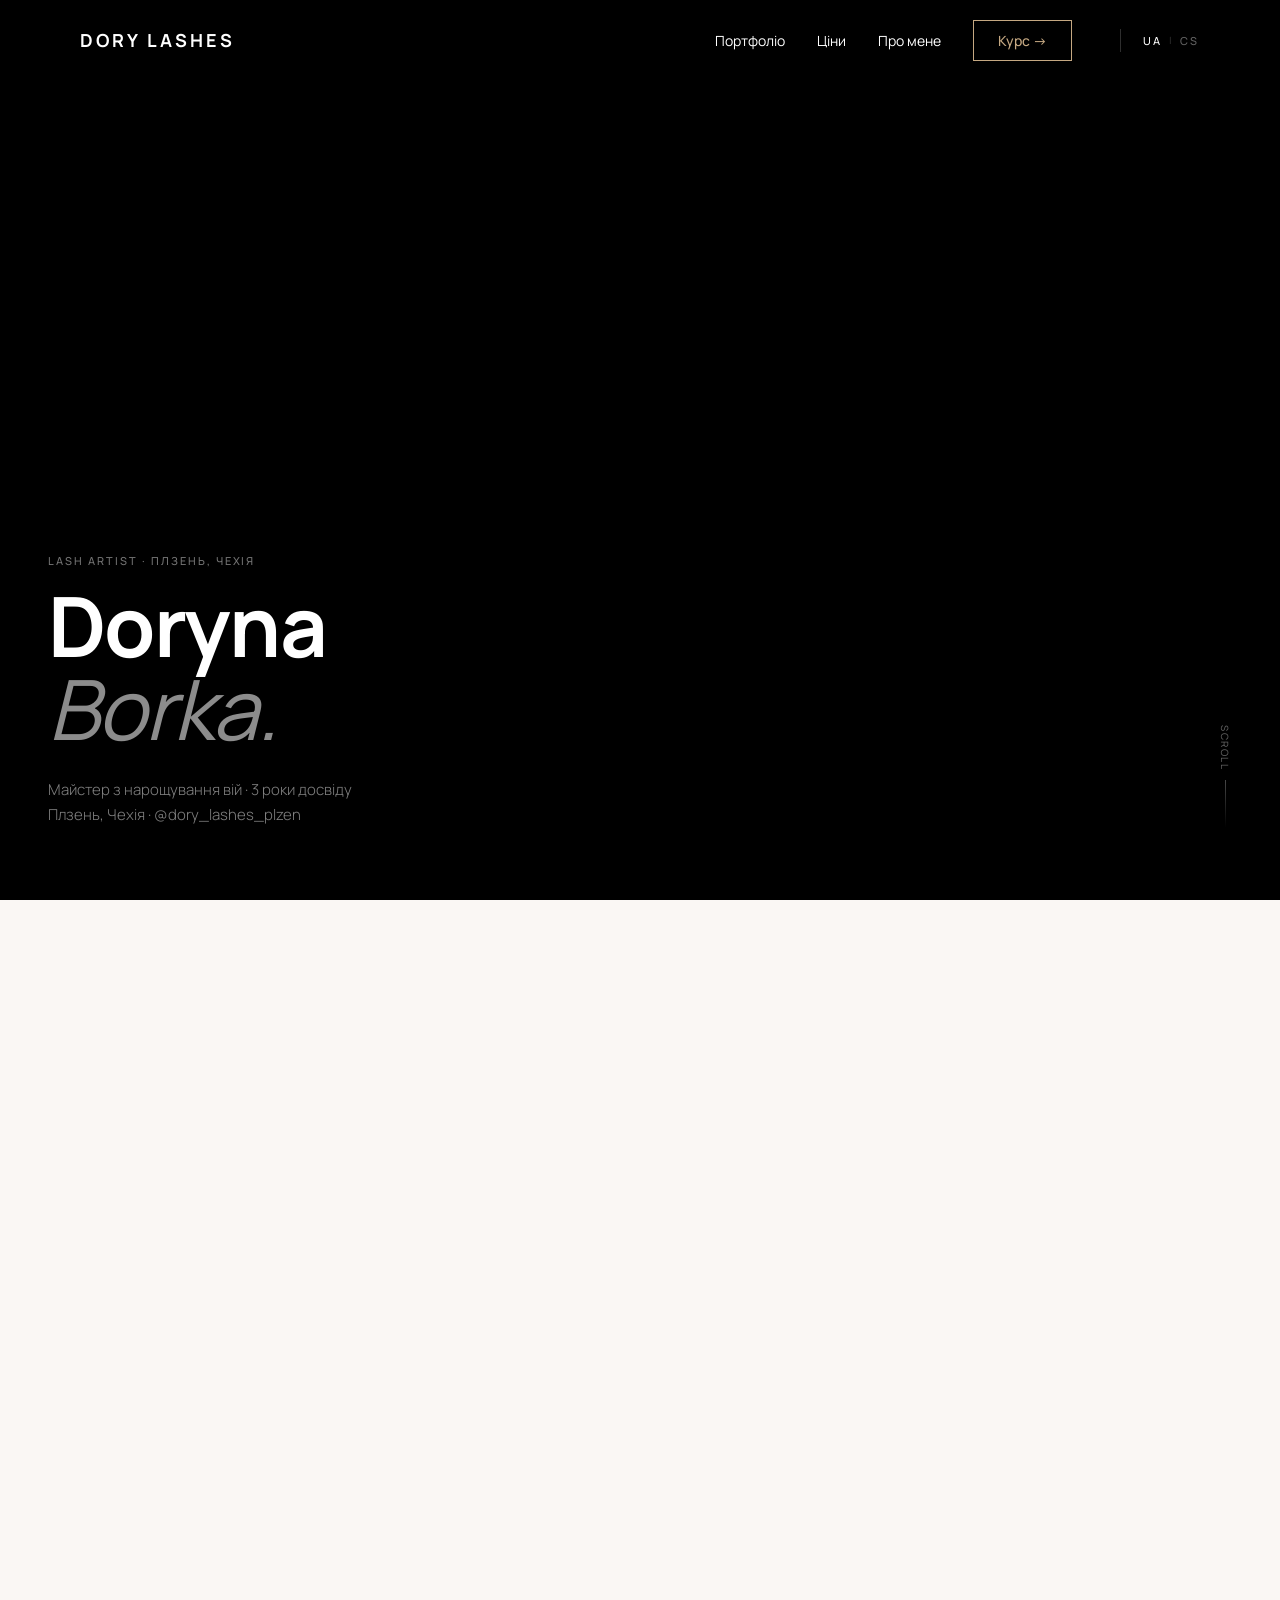
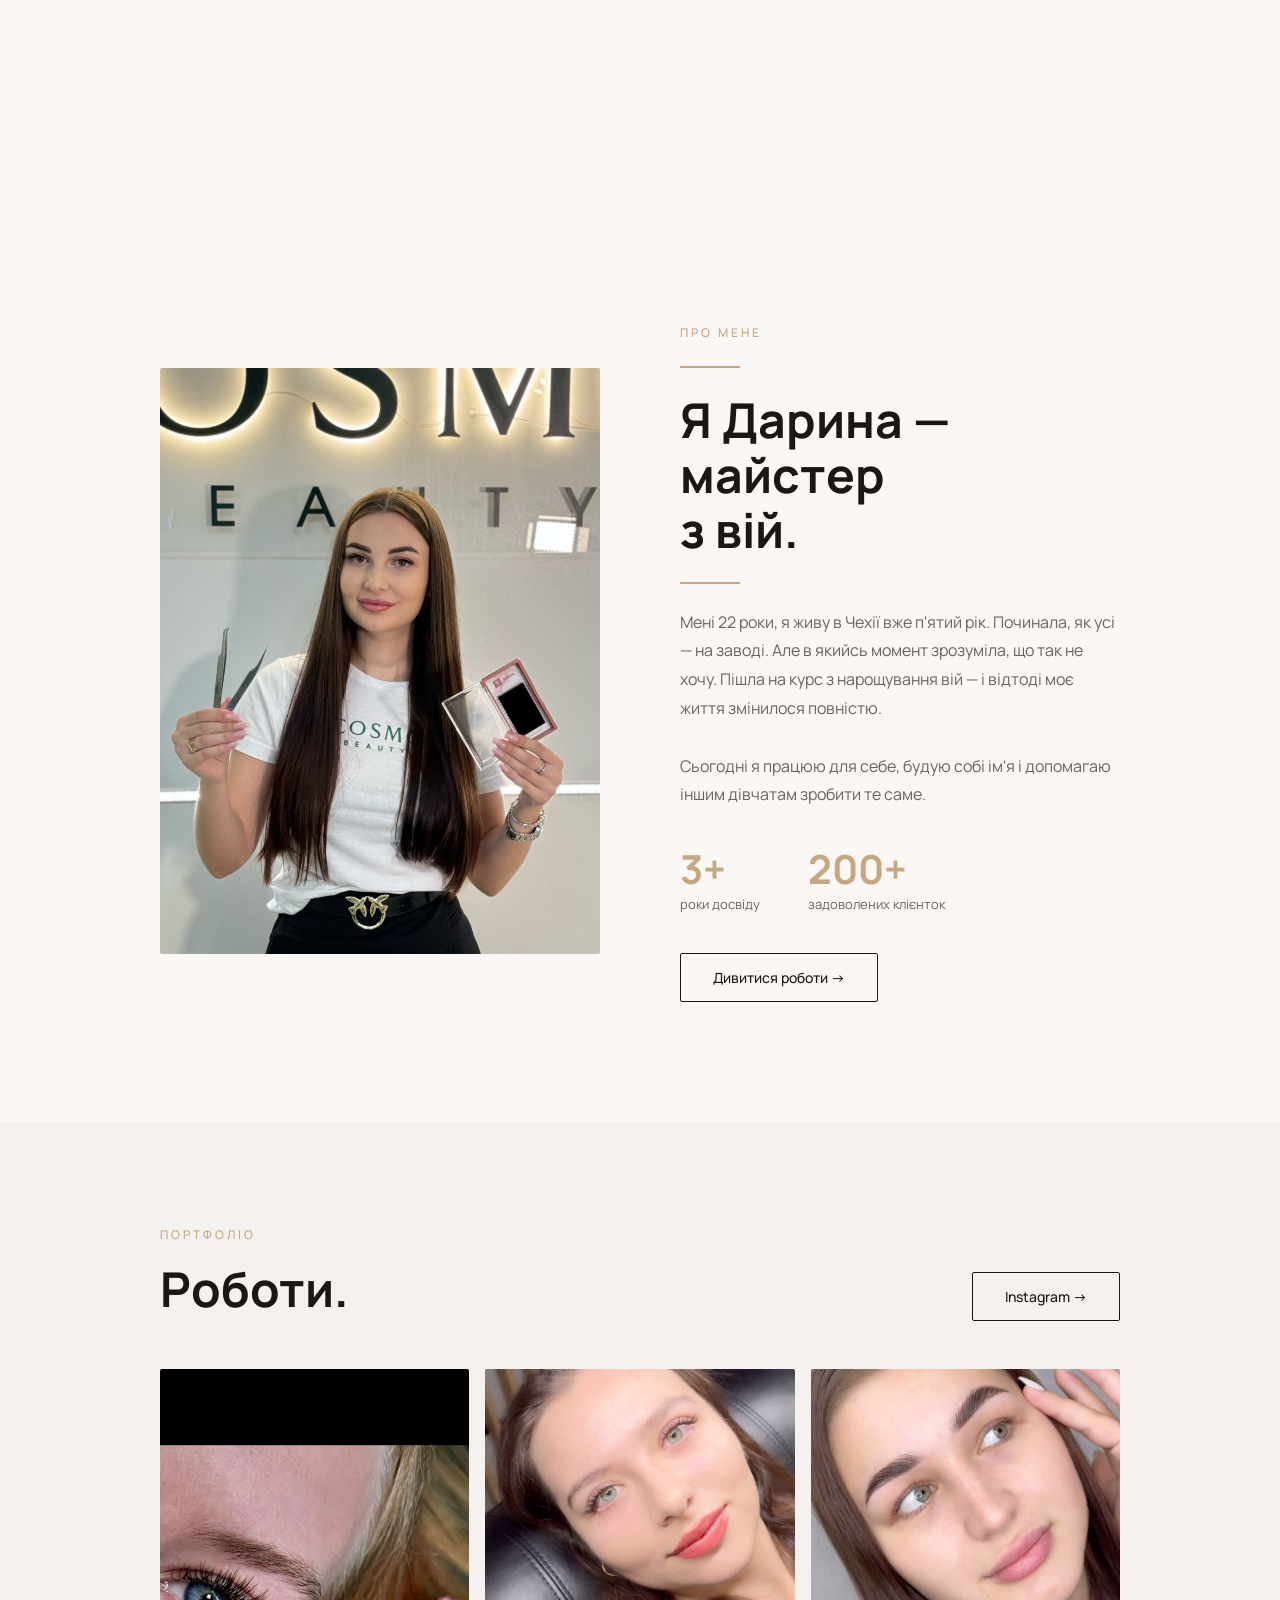
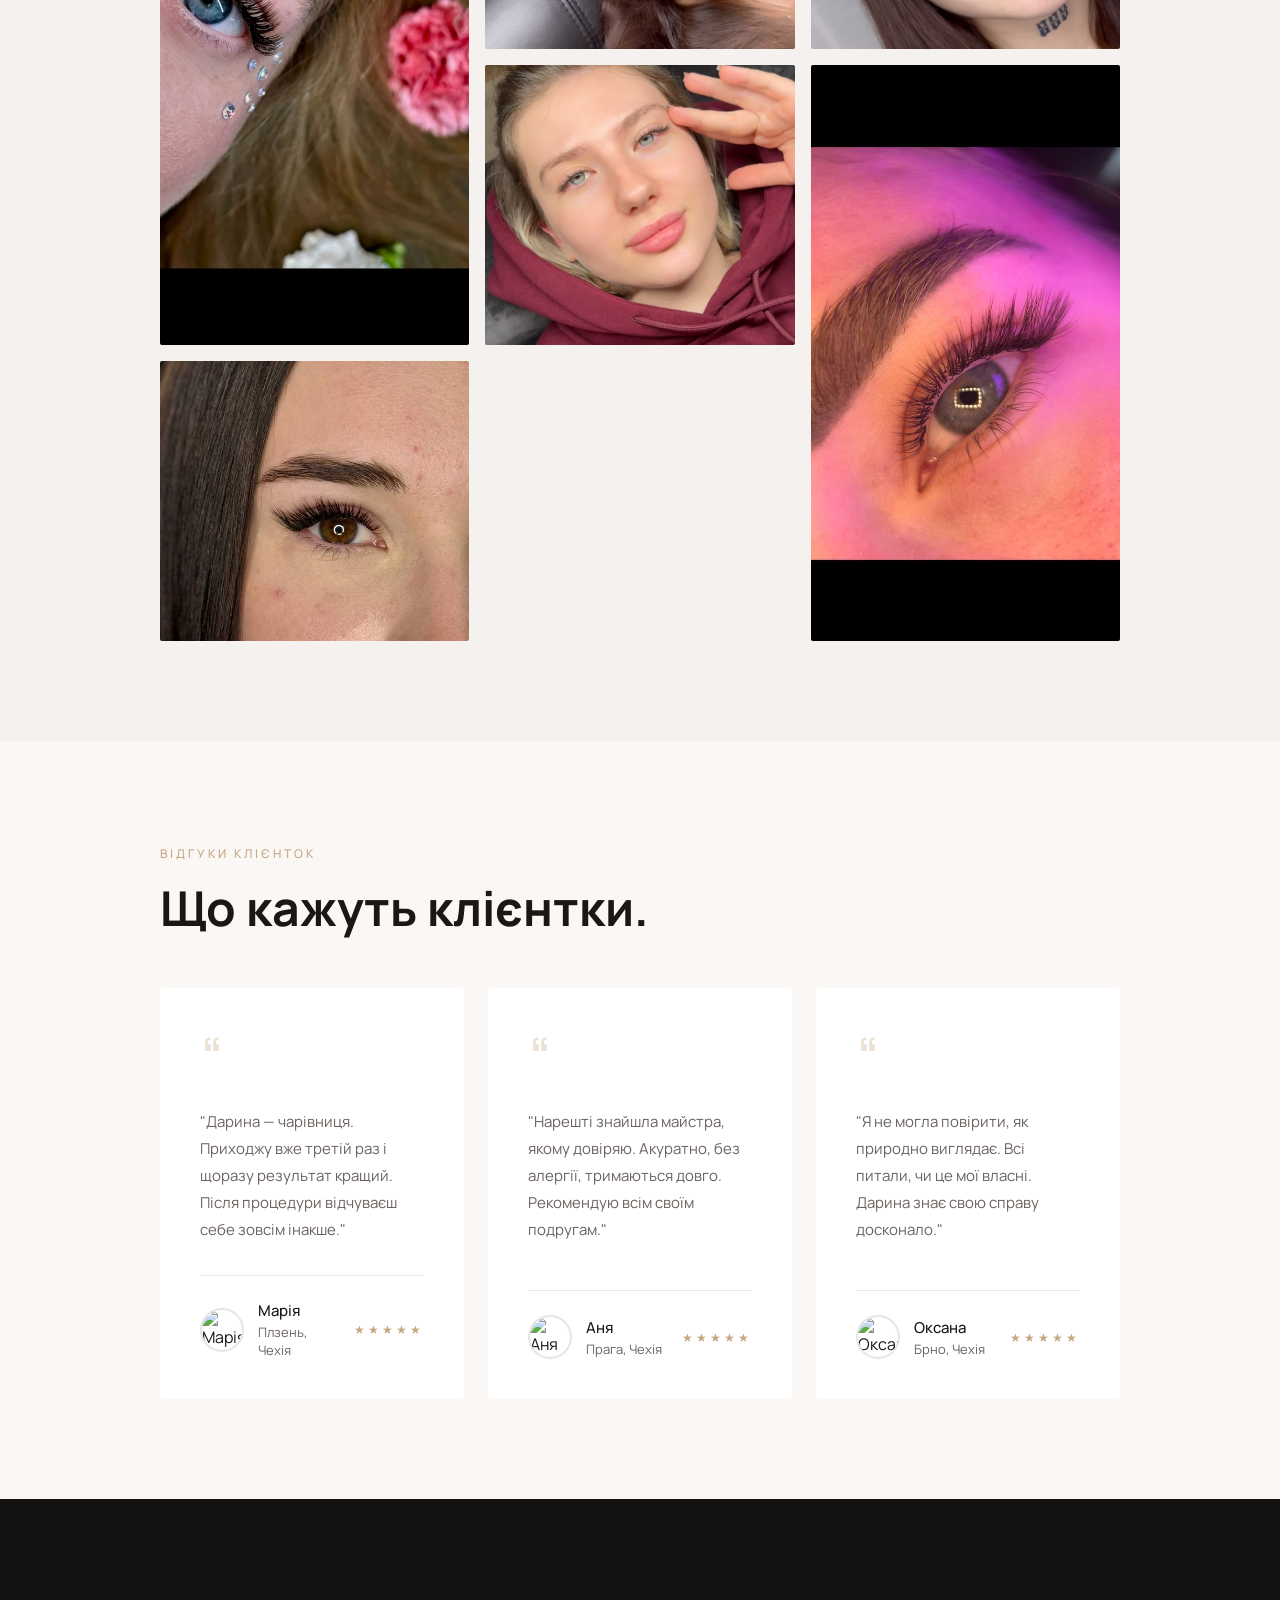
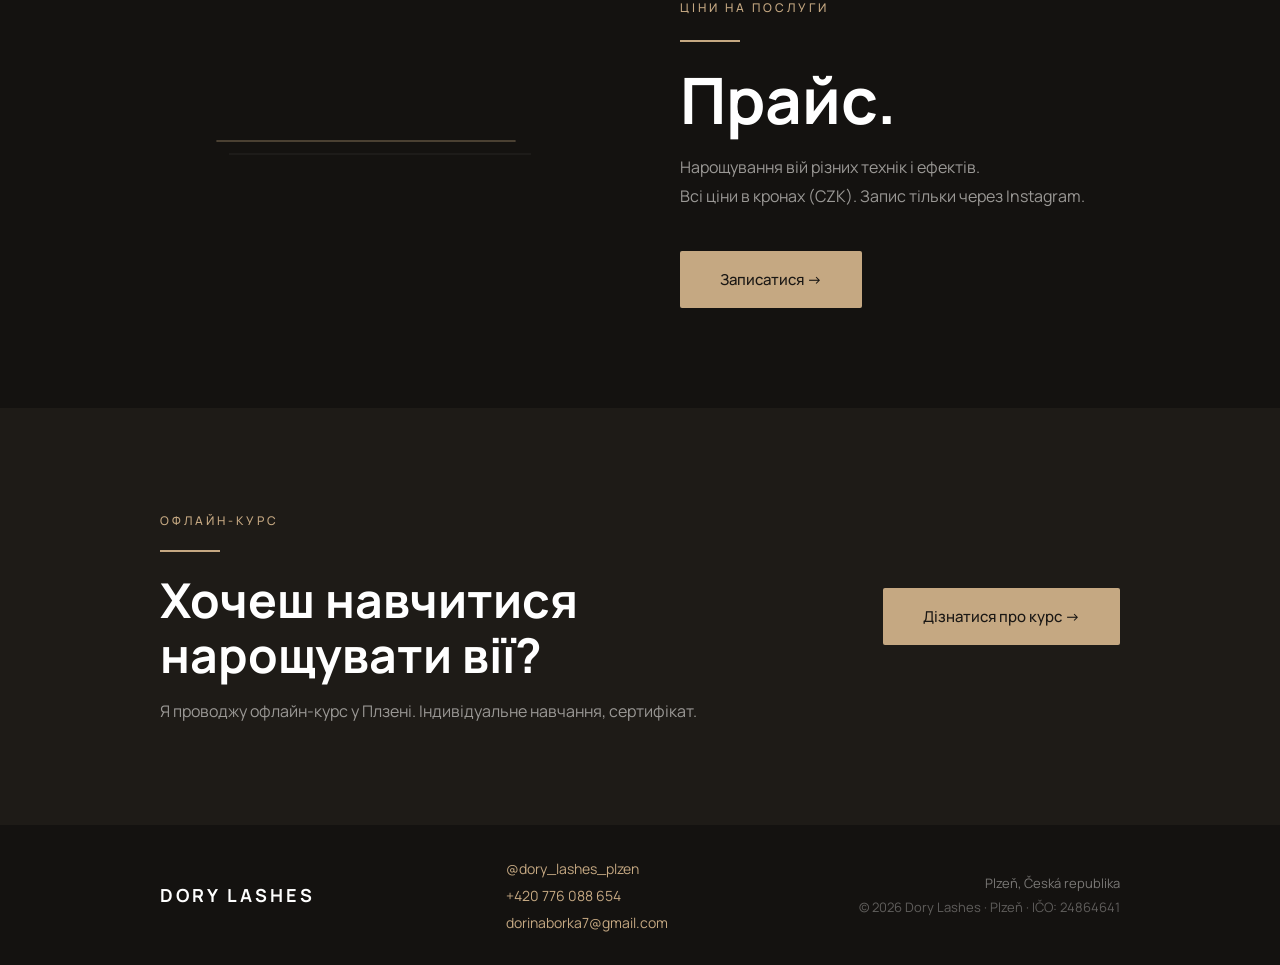
==== commit 5b5f0d26: "Redesign prices section with card layout and fix language image switching Co-Authored-By: Claude Son" ====
--- a/index.html
+++ b/index.html
@@ -340,18 +340,45 @@
 
     /* Prices */
     .prices {
-      background: var(--dark-bg);
+      background: var(--darker-bg);
+      padding: 100px 160px;
       display: grid;
       grid-template-columns: 1fr 1fr;
-      min-height: 720px;
-    }
-    .prices-image {
-      overflow: hidden;
-      background: #2A2420;
-    }
-    .prices-image img { width: 100%; height: 100%; object-fit: cover; }
+      gap: 80px;
+      align-items: center;
+    }
+    .prices-visual {
+      display: flex;
+      justify-content: center;
+      align-items: center;
+    }
+    .prices-card-wrap {
+      position: relative;
+      width: 300px;
+    }
+    .prices-card-wrap::before {
+      content: '';
+      position: absolute;
+      top: -14px;
+      left: -14px;
+      width: 100%;
+      height: 100%;
+      border: 1px solid rgba(197,168,130,0.3);
+      border-radius: 14px;
+      pointer-events: none;
+      z-index: 0;
+    }
+    .prices-card-img {
+      width: 100%;
+      height: auto;
+      border-radius: 10px;
+      box-shadow: 0 32px 72px rgba(0,0,0,0.65), 0 0 0 1px rgba(255,255,255,0.04);
+      display: none;
+      position: relative;
+      z-index: 1;
+    }
+    .prices-card-img.lang-active { display: block; }
     .prices-content {
-      padding: 100px 80px;
       display: flex;
       flex-direction: column;
       justify-content: center;
@@ -399,9 +426,8 @@
       .portfolio-grid { grid-auto-rows: 220px; }
       .testimonials { padding: 80px 40px; }
       .testimonials-grid { grid-template-columns: 1fr 1fr; }
-      .prices { grid-template-columns: 1fr; }
-      .prices-image { min-height: 480px; }
-      .prices-content { padding: 80px 40px; }
+      .prices { padding: 80px 40px; gap: 60px; }
+      .prices-card-wrap { width: 260px; }
       .prices-heading { font-size: 48px; }
       .course-transition { padding: 80px 40px; }
     }
@@ -426,8 +452,9 @@
       .testimonials { padding: 60px 24px; }
       .testimonials-heading { font-size: 32px; }
       .testimonials-grid { grid-template-columns: 1fr; }
-      .prices-image { min-height: 360px; }
-      .prices-content { padding: 60px 24px; }
+      .prices { padding: 60px 24px; grid-template-columns: 1fr; }
+      .prices-visual { order: -1; }
+      .prices-card-wrap { width: 220px; }
       .prices-heading { font-size: 40px; }
       .prices-body { font-size: 15px; }
       .course-transition { padding: 60px 24px; flex-direction: column; gap: 32px; }
@@ -591,8 +618,11 @@
 
 <!-- ══ PRICES ════════════════════════════════════ -->
 <section class="prices" id="prices">
-  <div class="prices-image">
-    <img src="img/prices.jpg" alt="Прайс Dory Lashes" loading="lazy"/>
+  <div class="prices-visual">
+    <div class="prices-card-wrap">
+      <img class="prices-card-img" src="img/price-uk.png" alt="Прайс Dory Lashes" loading="lazy" data-lang-img="uk"/>
+      <img class="prices-card-img" src="img/price-cs.png" alt="Ceník Dory Lashes" loading="lazy" data-lang-img="cs"/>
+    </div>
   </div>
   <div class="prices-content">
     <span class="label" data-i18n="prices.label">ЦІНИ НА ПОСЛУГИ</span>
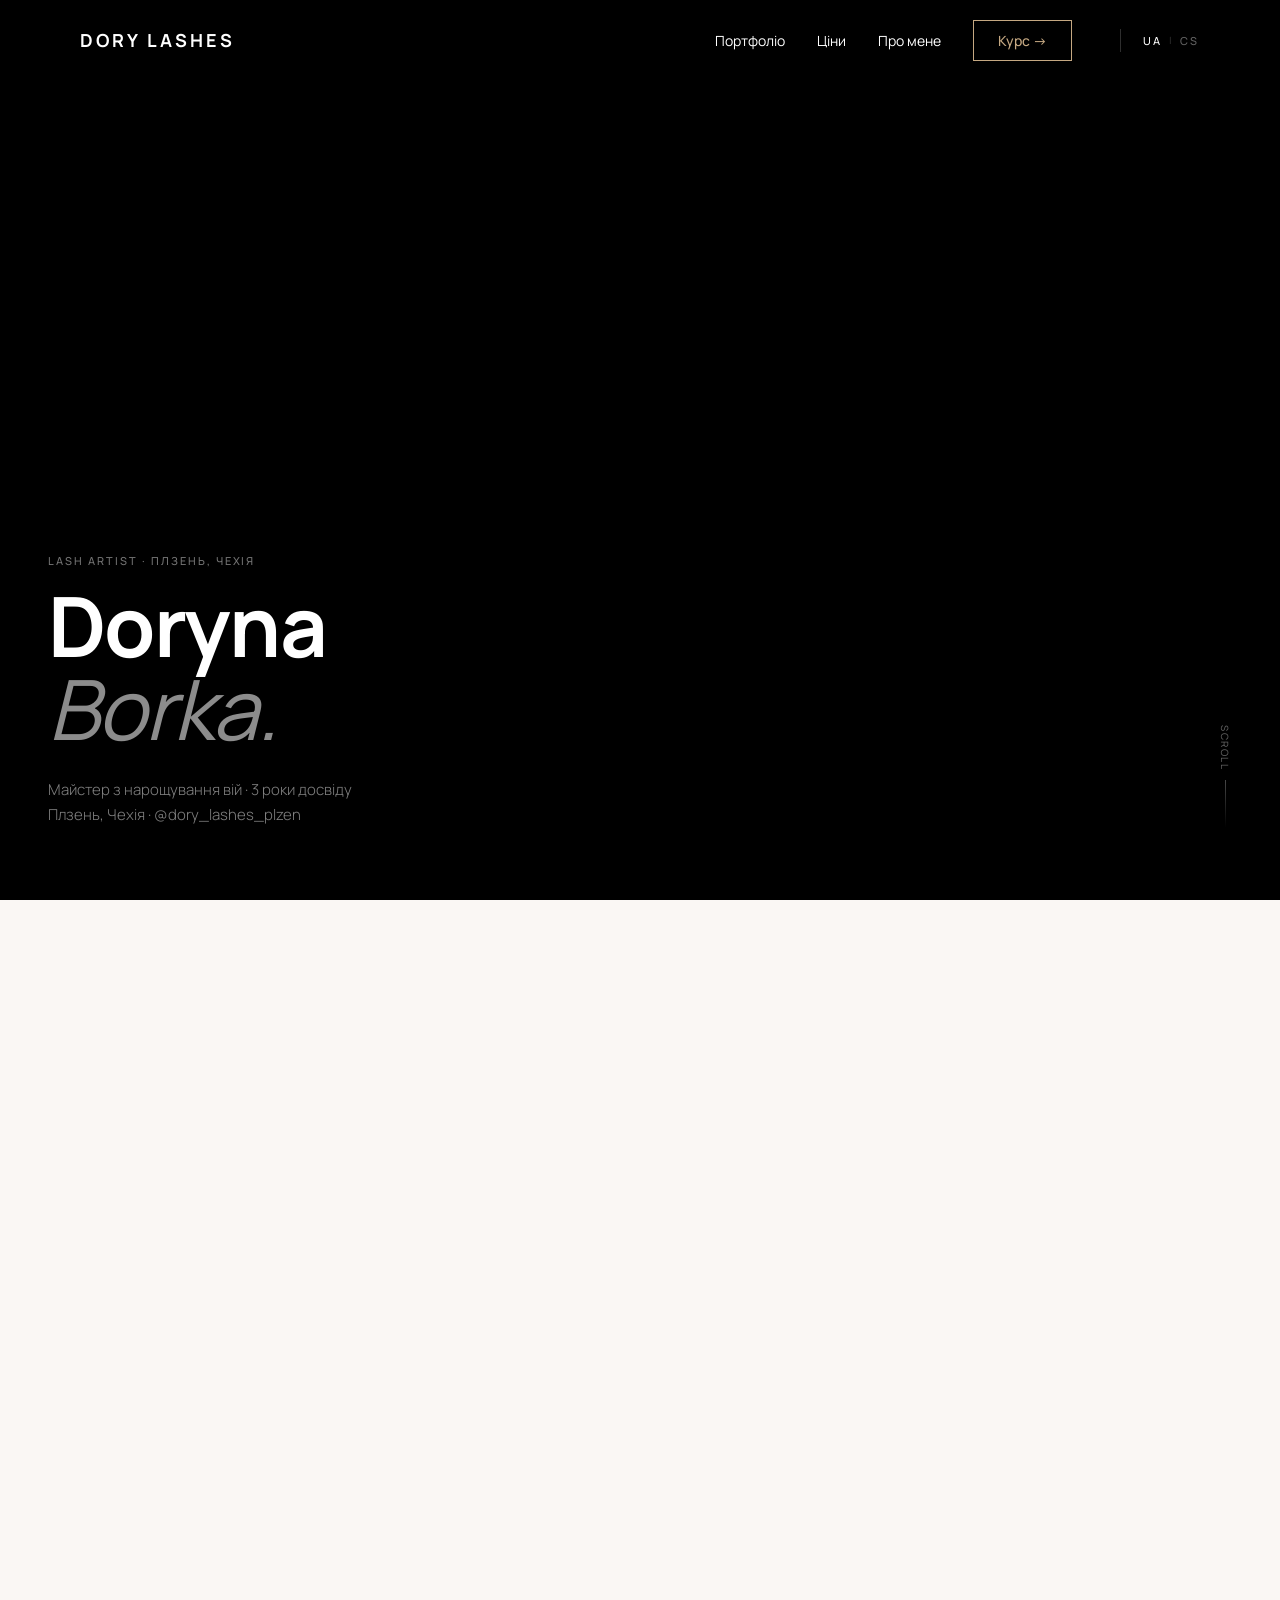
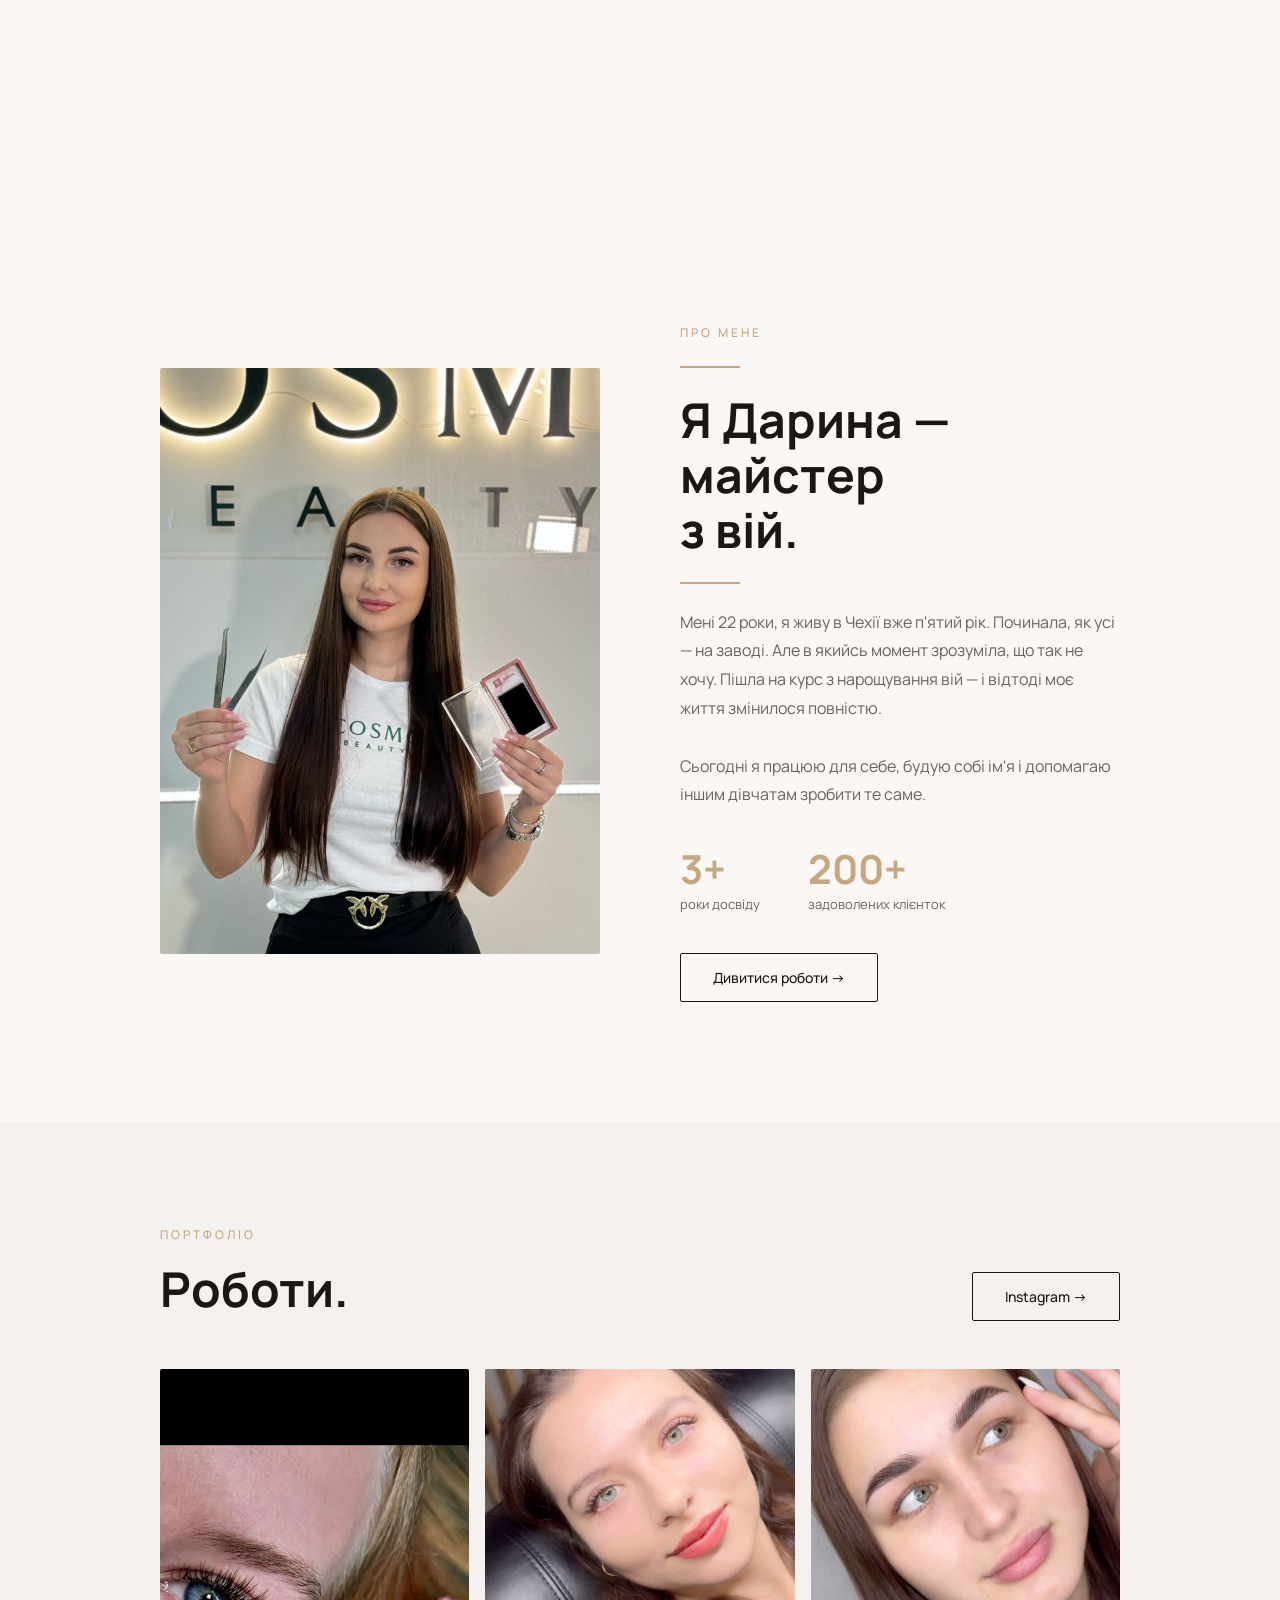
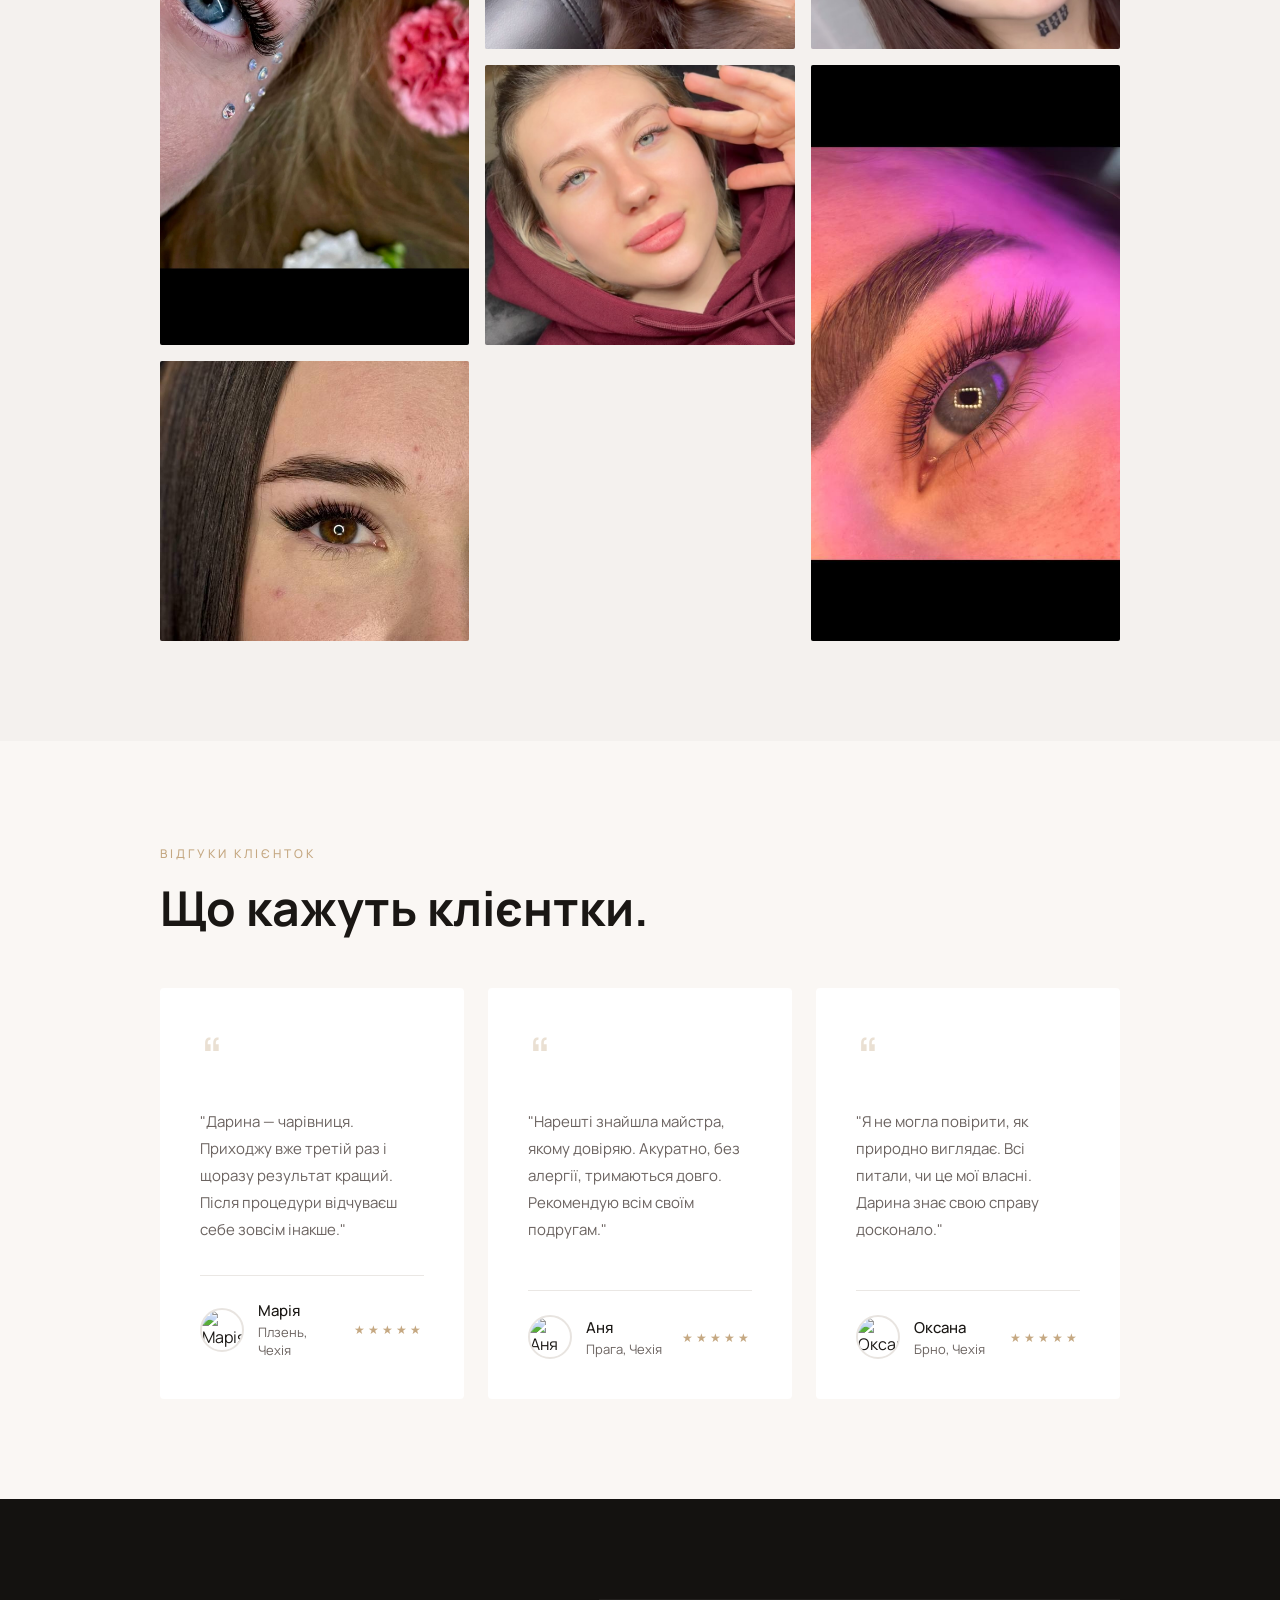
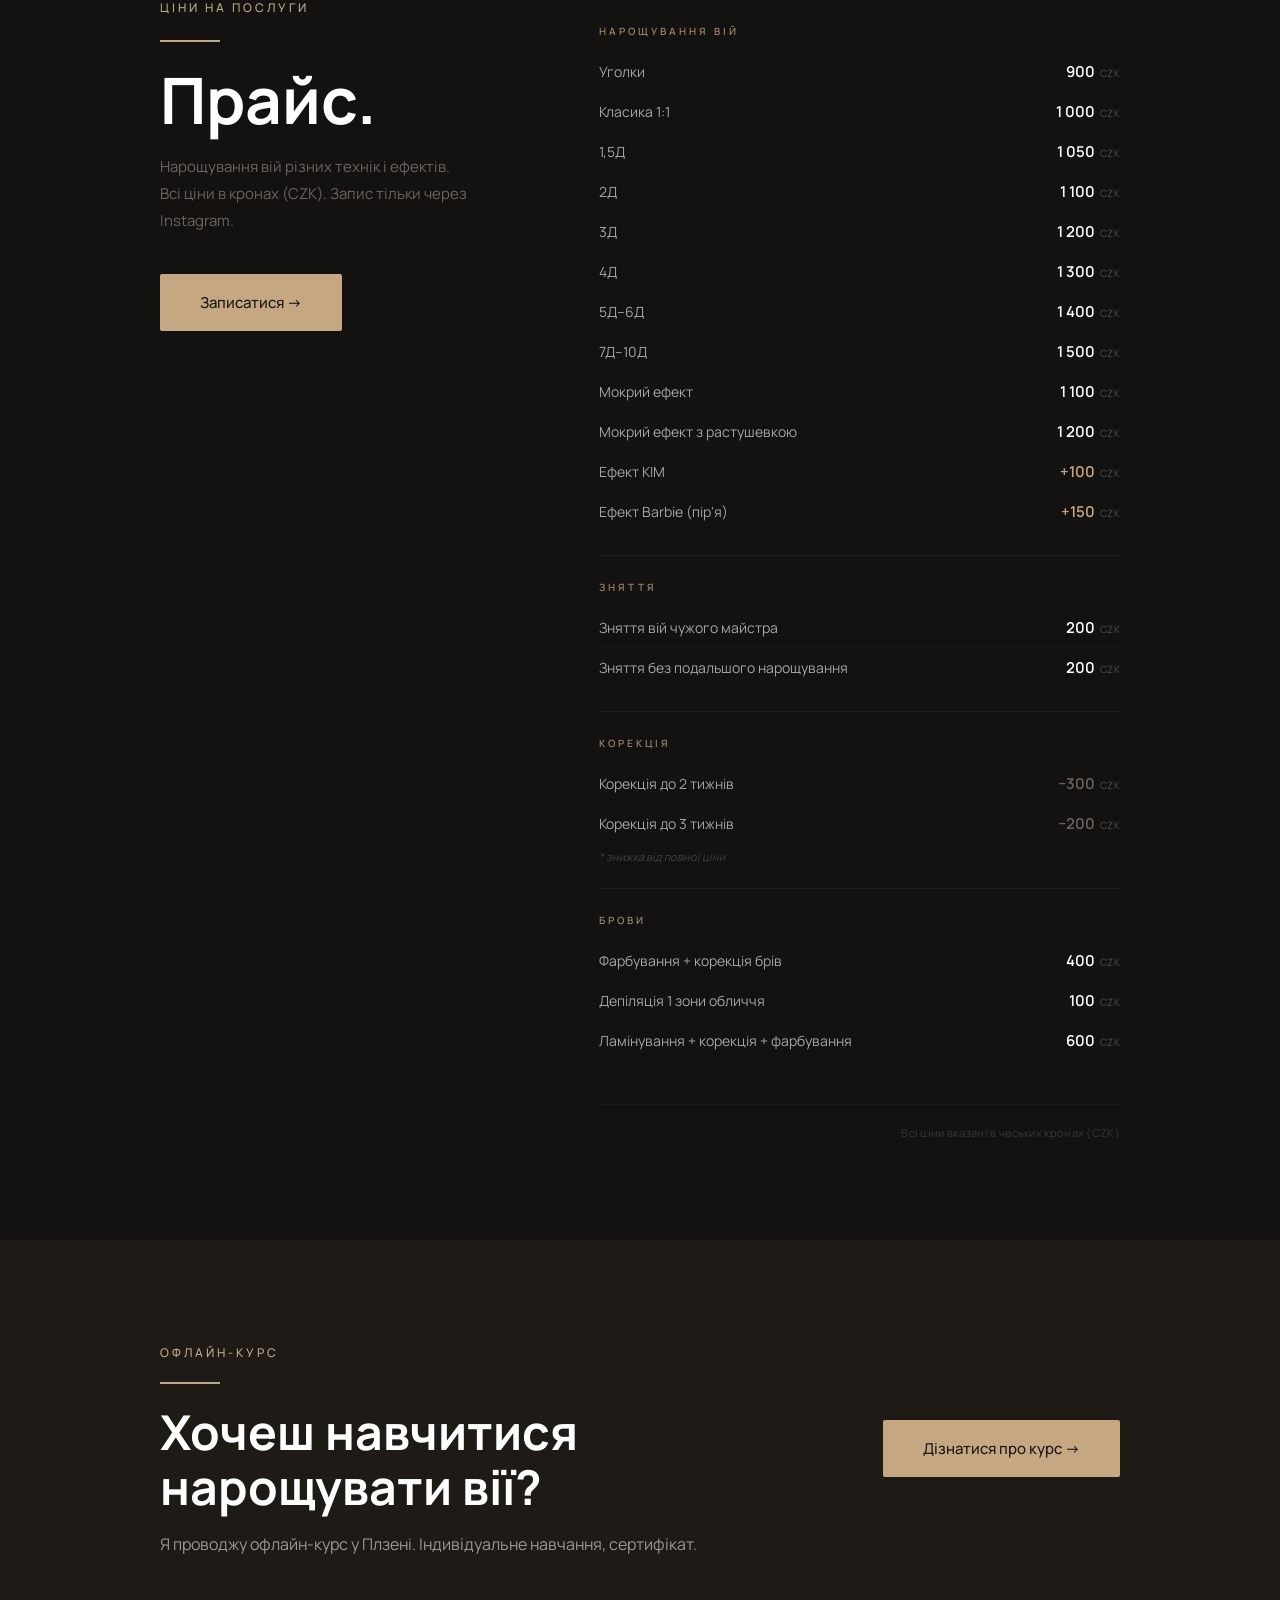
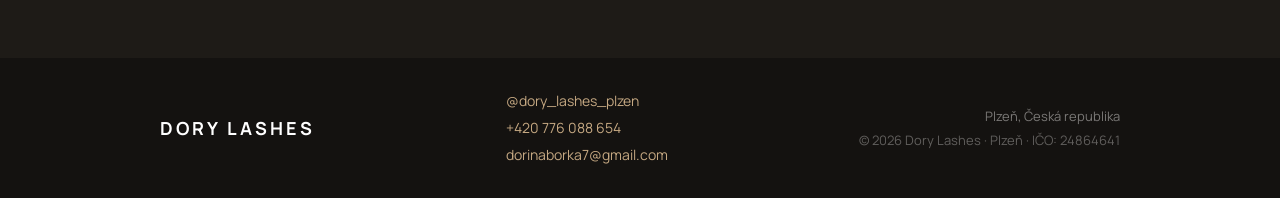
==== commit ab5eb304: "Replace price images with full text price list — bilingual, animated Rewrote prices section from ima" ====
--- a/index.html
+++ b/index.html
@@ -343,45 +343,15 @@
       background: var(--darker-bg);
       padding: 100px 160px;
       display: grid;
-      grid-template-columns: 1fr 1fr;
+      grid-template-columns: 1fr 1.45fr;
       gap: 80px;
-      align-items: center;
-    }
-    .prices-visual {
-      display: flex;
-      justify-content: center;
-      align-items: center;
-    }
-    .prices-card-wrap {
-      position: relative;
-      width: 300px;
-    }
-    .prices-card-wrap::before {
-      content: '';
-      position: absolute;
-      top: -14px;
-      left: -14px;
-      width: 100%;
-      height: 100%;
-      border: 1px solid rgba(197,168,130,0.3);
-      border-radius: 14px;
-      pointer-events: none;
-      z-index: 0;
-    }
-    .prices-card-img {
-      width: 100%;
-      height: auto;
-      border-radius: 10px;
-      box-shadow: 0 32px 72px rgba(0,0,0,0.65), 0 0 0 1px rgba(255,255,255,0.04);
-      display: none;
-      position: relative;
-      z-index: 1;
-    }
-    .prices-card-img.lang-active { display: block; }
-    .prices-content {
+      align-items: start;
+    }
+    .prices-info {
       display: flex;
       flex-direction: column;
-      justify-content: center;
+      position: sticky;
+      top: 100px;
     }
     .prices-heading {
       font-family: 'Manrope', sans-serif;
@@ -392,10 +362,72 @@
       margin-bottom: 20px;
     }
     .prices-body {
-      font-size: 16px;
+      font-size: 15px;
       line-height: 1.8;
-      color: #9A9895;
+      color: #6B6360;
       margin-bottom: 40px;
+    }
+    .prices-cta { align-self: flex-start; }
+    .price-group {
+      border-top: 1px solid rgba(255,255,255,0.06);
+      padding: 24px 0;
+    }
+    .price-cat {
+      font-size: 10px;
+      font-weight: 600;
+      letter-spacing: 3px;
+      text-transform: uppercase;
+      color: var(--gold);
+      opacity: 0.75;
+      margin-bottom: 14px;
+    }
+    .price-row {
+      display: flex;
+      justify-content: space-between;
+      align-items: baseline;
+      padding: 9px 0;
+      gap: 16px;
+      border-bottom: 1px solid rgba(255,255,255,0.03);
+      transition: opacity 0.15s;
+    }
+    .price-row:hover { opacity: 0.78; }
+    .price-row:last-of-type { border-bottom: none; }
+    .price-row > span:first-child {
+      font-size: 14px;
+      color: rgba(255,255,255,0.62);
+      flex: 1;
+      min-width: 0;
+    }
+    .price-row > span:last-child {
+      font-size: 15px;
+      font-weight: 600;
+      color: var(--white);
+      white-space: nowrap;
+    }
+    .price-row > span:last-child::after {
+      content: ' CZK';
+      font-size: 10px;
+      font-weight: 400;
+      color: rgba(255,255,255,0.25);
+      letter-spacing: 0.5px;
+      margin-left: 2px;
+    }
+    .price-row--addon > span:last-child { color: var(--gold); }
+    .price-row--discount > span:last-child { color: #6B6360; }
+    .prices-note {
+      font-size: 11px;
+      color: rgba(255,255,255,0.2);
+      margin-top: 6px;
+      font-style: italic;
+    }
+    .prices-currency {
+      margin-top: 20px;
+      padding-top: 20px;
+      border-top: 1px solid rgba(255,255,255,0.04);
+      font-size: 11px;
+      color: rgba(255,255,255,0.16);
+      text-align: right;
+      letter-spacing: 0.3px;
     }
 
     /* Course Transition */
@@ -426,8 +458,8 @@
       .portfolio-grid { grid-auto-rows: 220px; }
       .testimonials { padding: 80px 40px; }
       .testimonials-grid { grid-template-columns: 1fr 1fr; }
-      .prices { padding: 80px 40px; gap: 60px; }
-      .prices-card-wrap { width: 260px; }
+      .prices { padding: 80px 40px; gap: 60px; grid-template-columns: 1fr; }
+      .prices-info { position: static; }
       .prices-heading { font-size: 48px; }
       .course-transition { padding: 80px 40px; }
     }
@@ -452,11 +484,11 @@
       .testimonials { padding: 60px 24px; }
       .testimonials-heading { font-size: 32px; }
       .testimonials-grid { grid-template-columns: 1fr; }
-      .prices { padding: 60px 24px; grid-template-columns: 1fr; }
-      .prices-visual { order: -1; }
-      .prices-card-wrap { width: 220px; }
-      .prices-heading { font-size: 40px; }
-      .prices-body { font-size: 15px; }
+      .prices { padding: 60px 24px; }
+      .prices-heading { font-size: 36px; }
+      .prices-body { font-size: 14px; }
+      .price-row > span:first-child { font-size: 13px; }
+      .price-row > span:last-child { font-size: 13px; }
       .course-transition { padding: 60px 24px; flex-direction: column; gap: 32px; }
       .ct-heading { font-size: 32px; }
       .ct-left { max-width: 100%; }
@@ -618,18 +650,52 @@
 
 <!-- ══ PRICES ════════════════════════════════════ -->
 <section class="prices" id="prices">
-  <div class="prices-visual">
-    <div class="prices-card-wrap">
-      <img class="prices-card-img" src="img/price-uk.png" alt="Прайс Dory Lashes" loading="lazy" data-lang-img="uk"/>
-      <img class="prices-card-img" src="img/price-cs.png" alt="Ceník Dory Lashes" loading="lazy" data-lang-img="cs"/>
-    </div>
-  </div>
-  <div class="prices-content">
+  <div class="prices-info">
     <span class="label" data-i18n="prices.label">ЦІНИ НА ПОСЛУГИ</span>
     <span class="gold-divider"></span>
     <h2 class="prices-heading" data-i18n="prices.heading">Прайс.</h2>
     <p class="prices-body" data-i18n="prices.body">Нарощування вій різних технік і ефектів.<br>Всі ціни в кронах (CZK). Запис тільки через Instagram.</p>
-    <a href="#" class="btn-gold" style="align-self:flex-start" data-dm data-i18n="prices.cta">Записатися →</a>
+    <a href="#" class="btn-gold prices-cta" data-dm data-i18n="prices.cta">Записатися →</a>
+  </div>
+
+  <div class="prices-table">
+    <div class="price-group">
+      <div class="price-cat" data-i18n="pcat.lashes">НАРОЩУВАННЯ ВІЙ</div>
+      <div class="price-row"><span data-i18n="ps.uholky">Уголки</span><span>900</span></div>
+      <div class="price-row"><span data-i18n="ps.klassika">Класика 1:1</span><span>1 000</span></div>
+      <div class="price-row"><span data-i18n="ps.1_5d">1,5Д</span><span>1 050</span></div>
+      <div class="price-row"><span data-i18n="ps.2d">2Д</span><span>1 100</span></div>
+      <div class="price-row"><span data-i18n="ps.3d">3Д</span><span>1 200</span></div>
+      <div class="price-row"><span data-i18n="ps.4d">4Д</span><span>1 300</span></div>
+      <div class="price-row"><span data-i18n="ps.5_6d">5Д–6Д</span><span>1 400</span></div>
+      <div class="price-row"><span data-i18n="ps.7_10d">7Д–10Д</span><span>1 500</span></div>
+      <div class="price-row"><span data-i18n="ps.wet">Мокрий ефект</span><span>1 100</span></div>
+      <div class="price-row"><span data-i18n="ps.wet_blend">Мокрий ефект з растушевкою</span><span>1 200</span></div>
+      <div class="price-row price-row--addon"><span data-i18n="ps.kim">Ефект KIM</span><span>+100</span></div>
+      <div class="price-row price-row--addon"><span data-i18n="ps.barbie">Ефект Barbie (пір'я)</span><span>+150</span></div>
+    </div>
+
+    <div class="price-group">
+      <div class="price-cat" data-i18n="pcat.removal">ЗНЯТТЯ</div>
+      <div class="price-row"><span data-i18n="ps.removal_other">Зняття вій чужого майстра</span><span>200</span></div>
+      <div class="price-row"><span data-i18n="ps.removal_noext">Зняття без подальшого нарощування</span><span>200</span></div>
+    </div>
+
+    <div class="price-group">
+      <div class="price-cat" data-i18n="pcat.correction">КОРЕКЦІЯ</div>
+      <div class="price-row price-row--discount"><span data-i18n="ps.corr2w">Корекція до 2 тижнів</span><span>−300</span></div>
+      <div class="price-row price-row--discount"><span data-i18n="ps.corr3w">Корекція до 3 тижнів</span><span>−200</span></div>
+      <p class="prices-note" data-i18n="prices.corr.note">* знижка від повної ціни</p>
+    </div>
+
+    <div class="price-group">
+      <div class="price-cat" data-i18n="pcat.brows">БРОВИ</div>
+      <div class="price-row"><span data-i18n="ps.brow_color">Фарбування + корекція брів</span><span>400</span></div>
+      <div class="price-row"><span data-i18n="ps.brow_depil">Депіляція 1 зони обличчя</span><span>100</span></div>
+      <div class="price-row"><span data-i18n="ps.brow_lami">Ламінування + корекція + фарбування</span><span>600</span></div>
+    </div>
+
+    <p class="prices-currency" data-i18n="prices.currency">Всі ціни вказані в чеських кронах (CZK)</p>
   </div>
 </section>
 
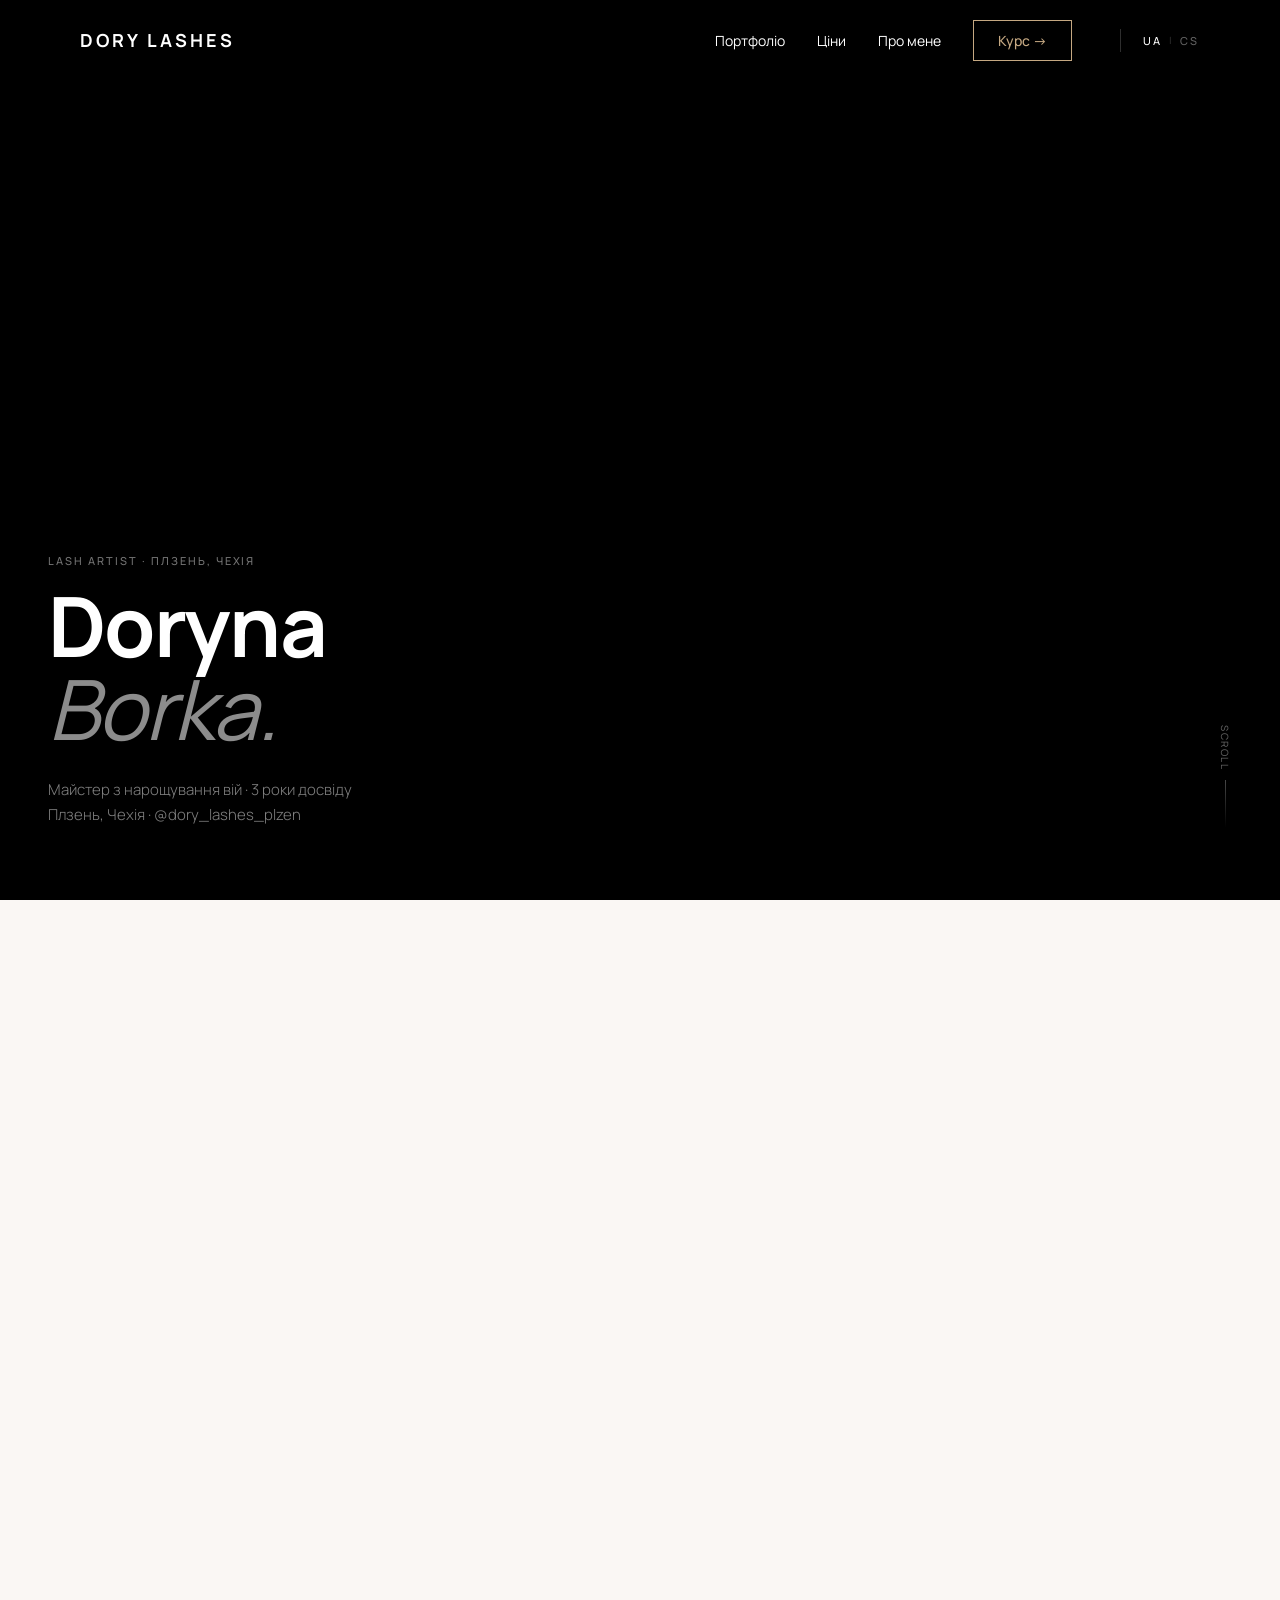
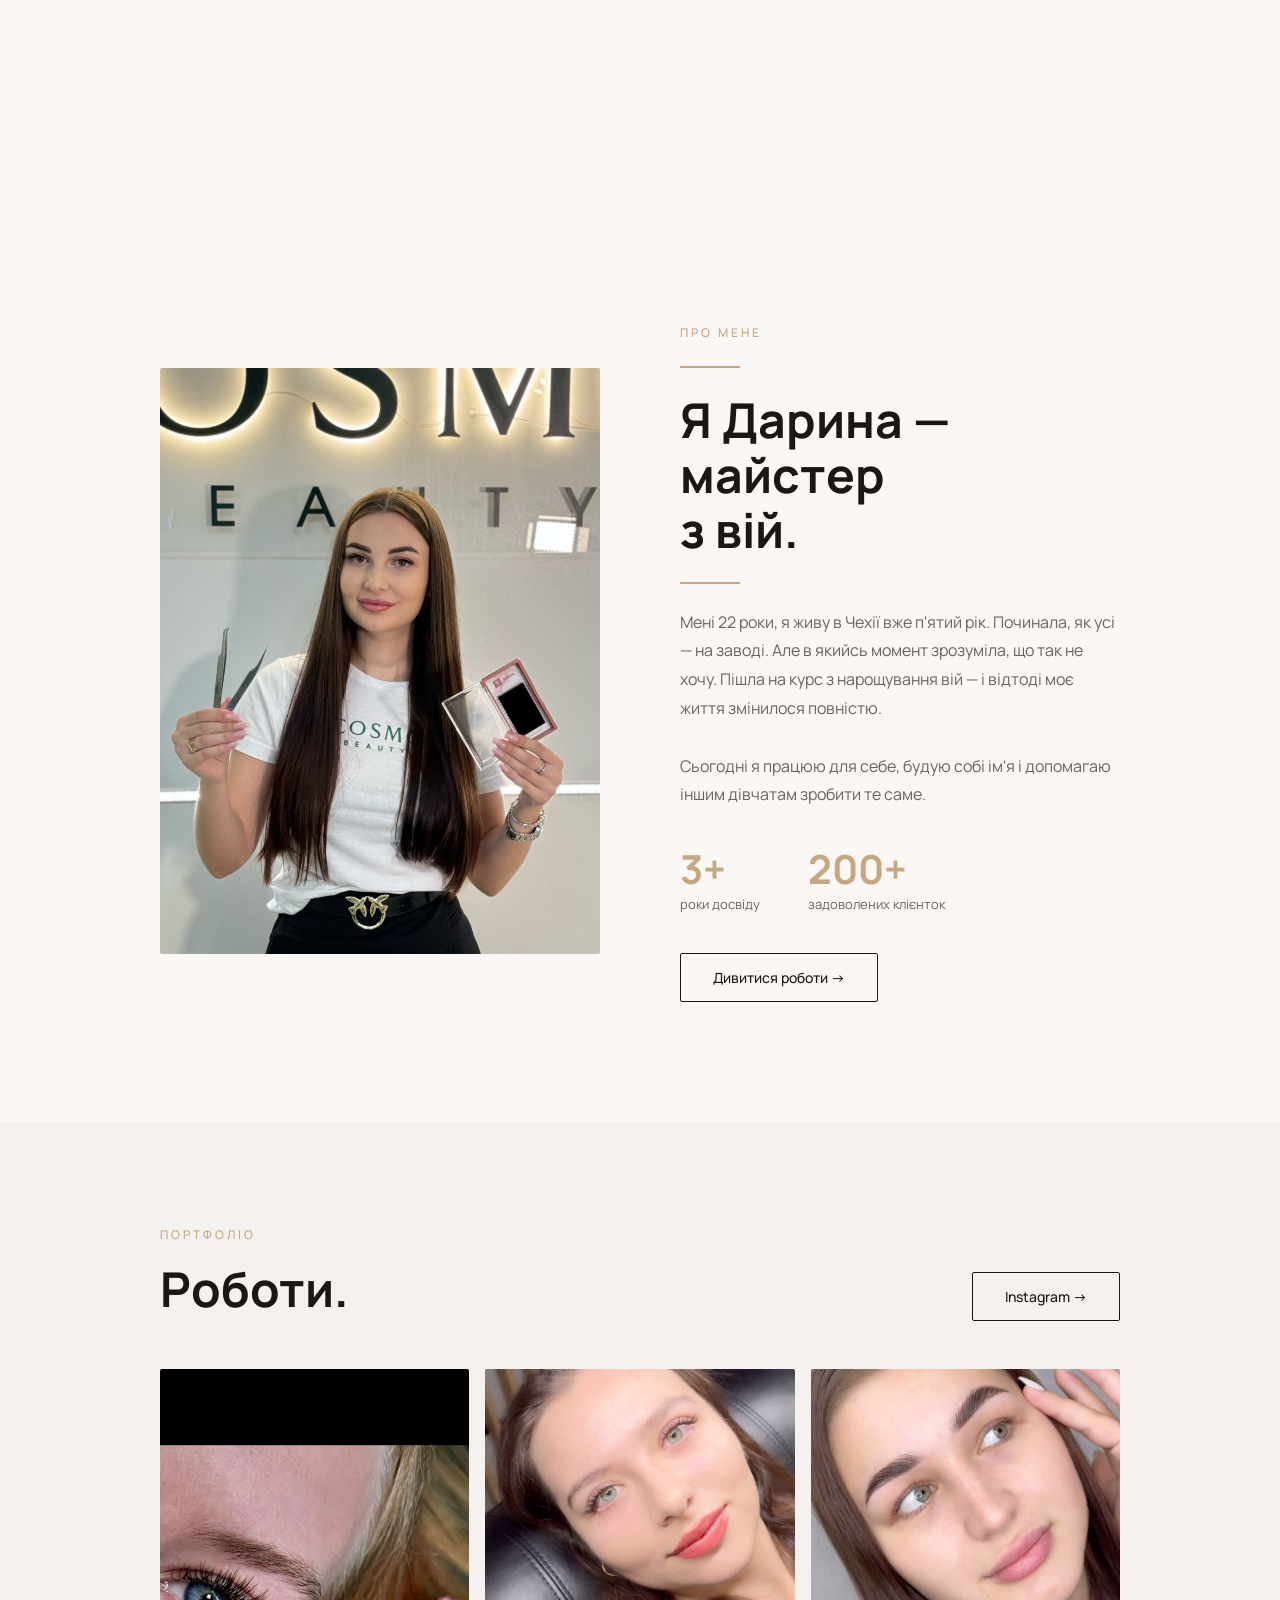
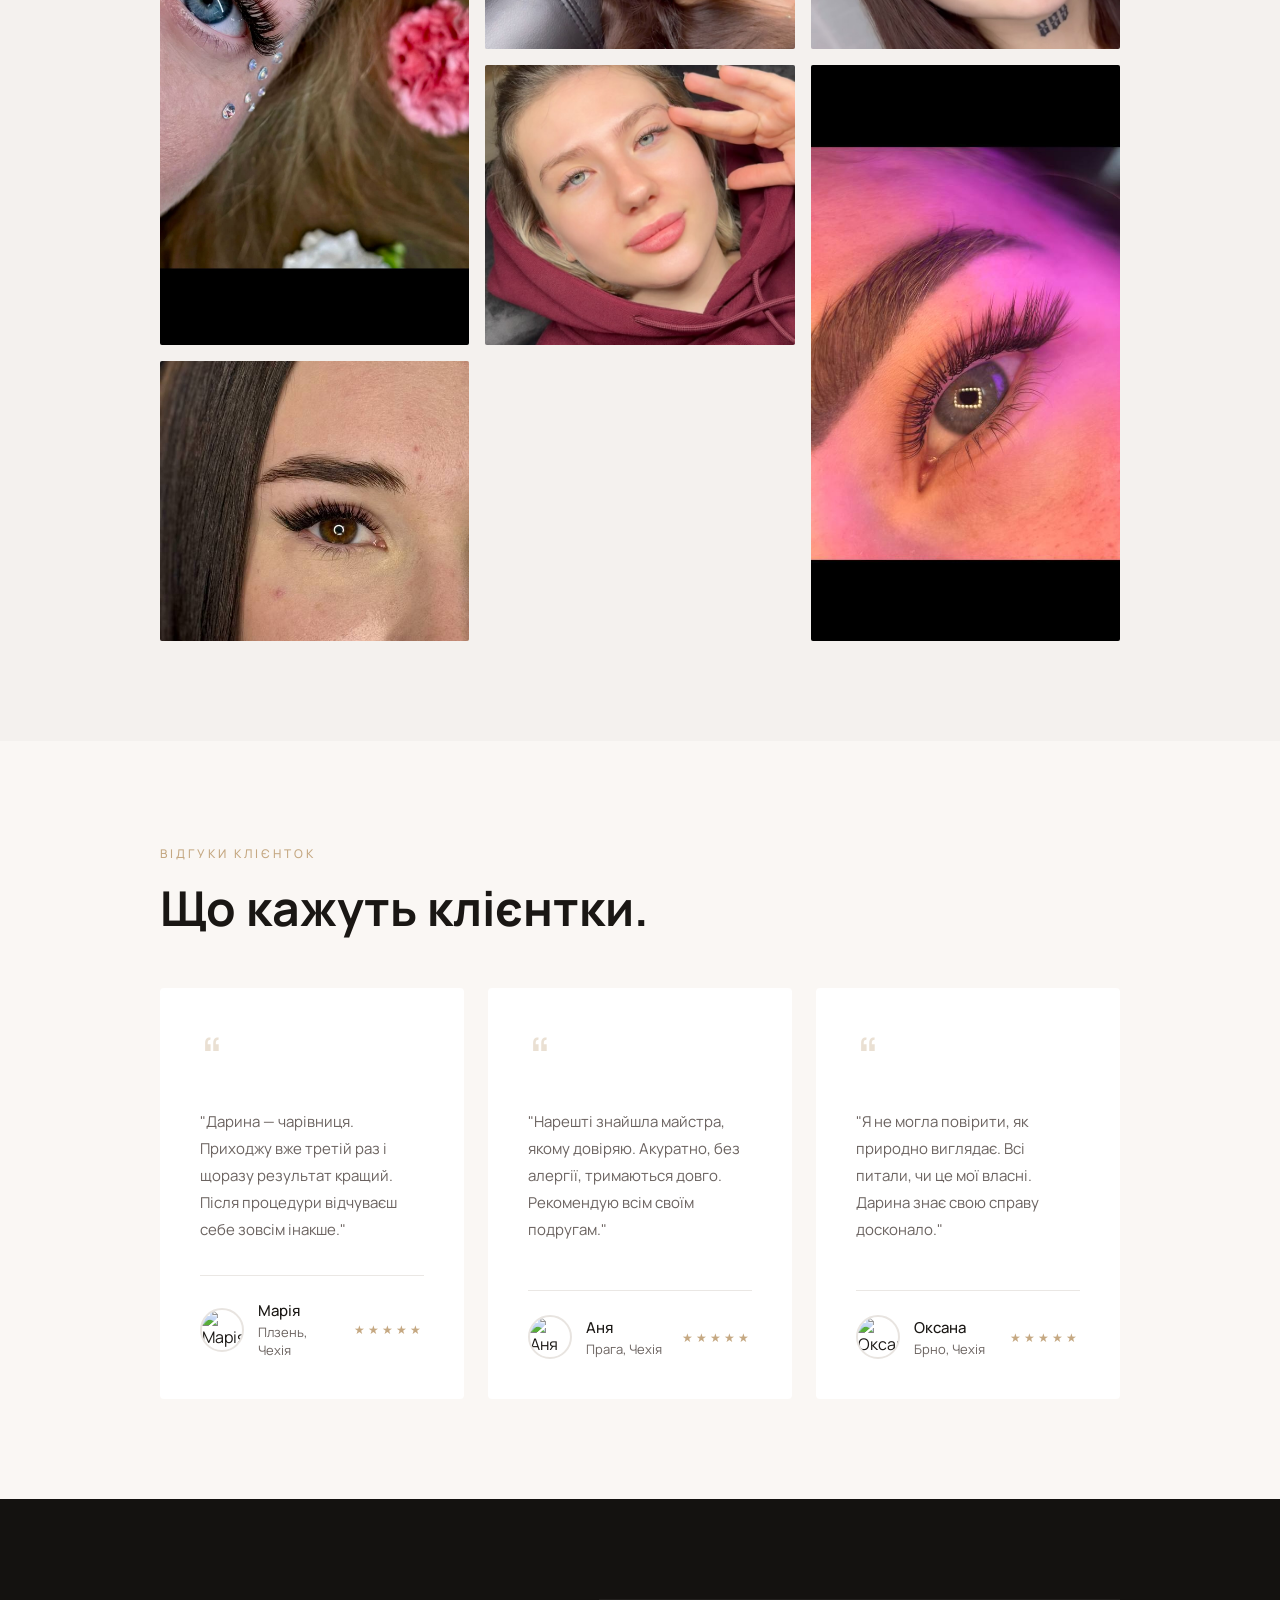
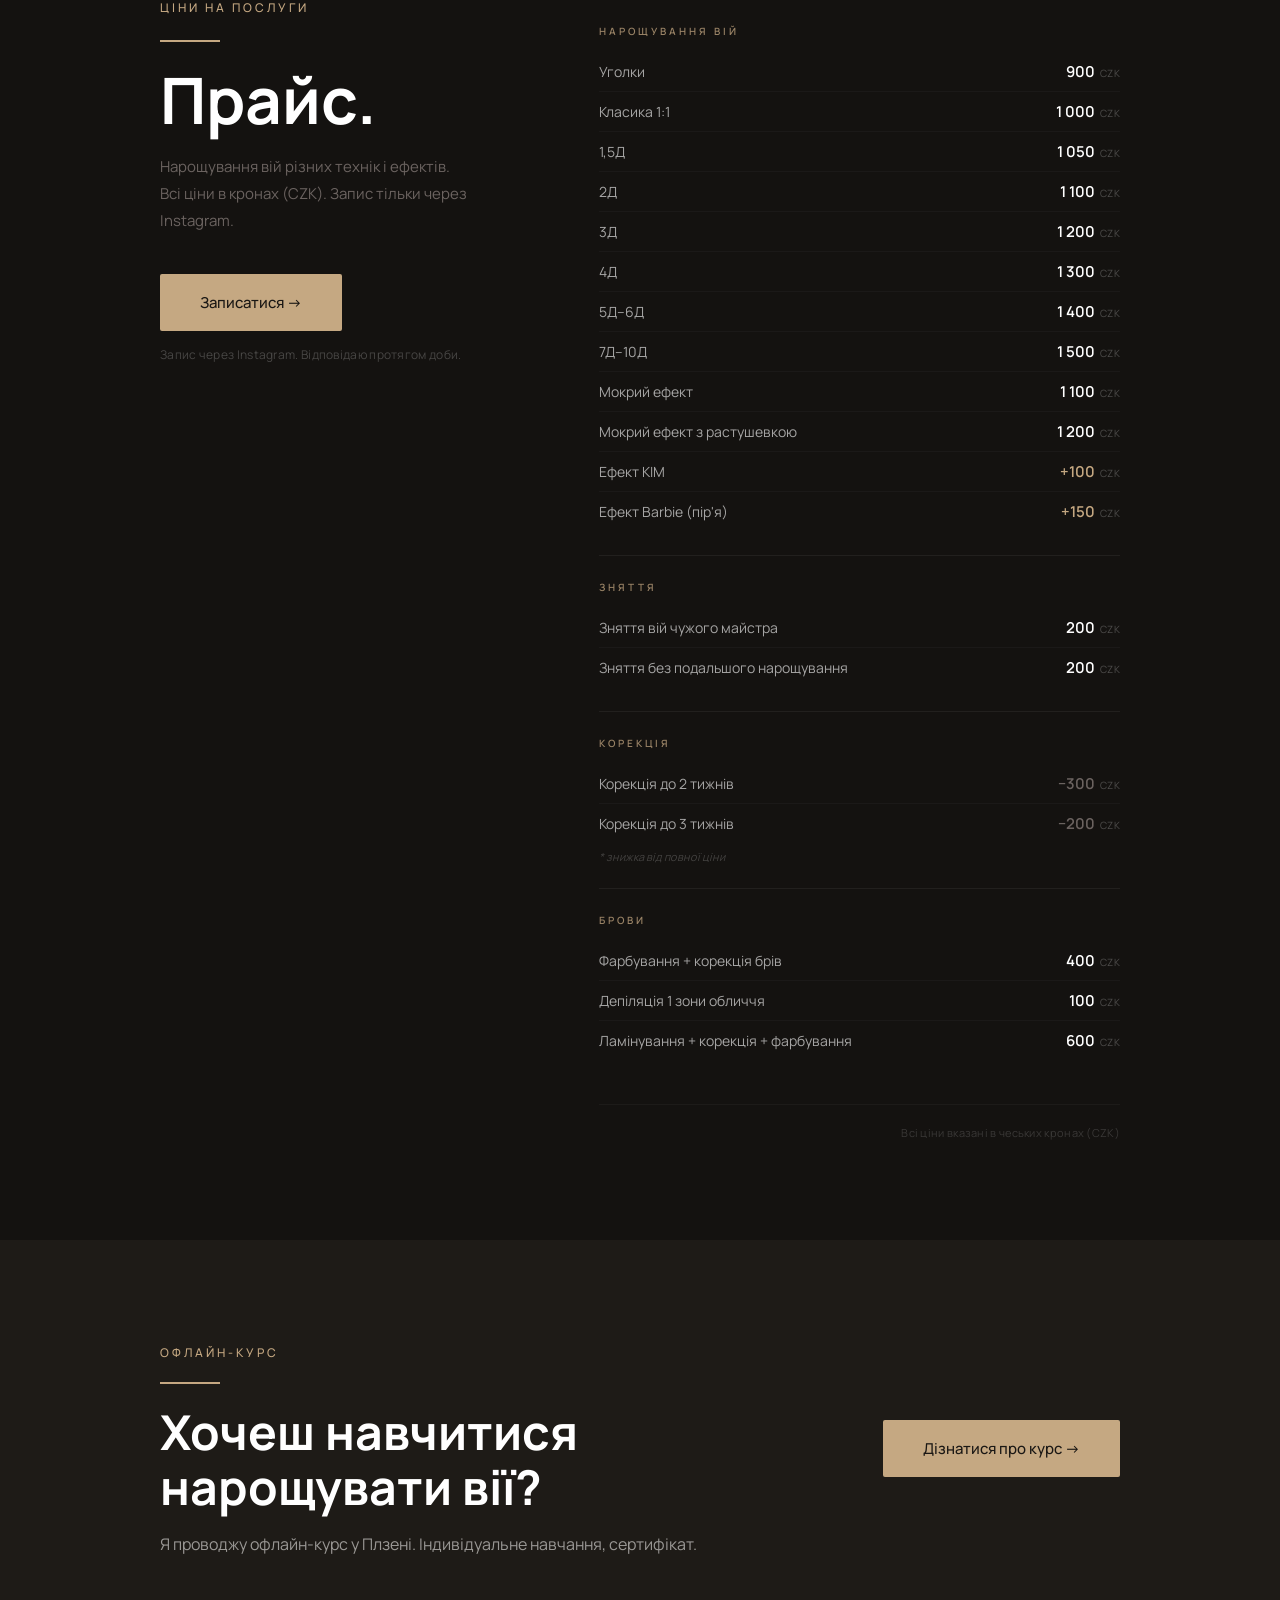
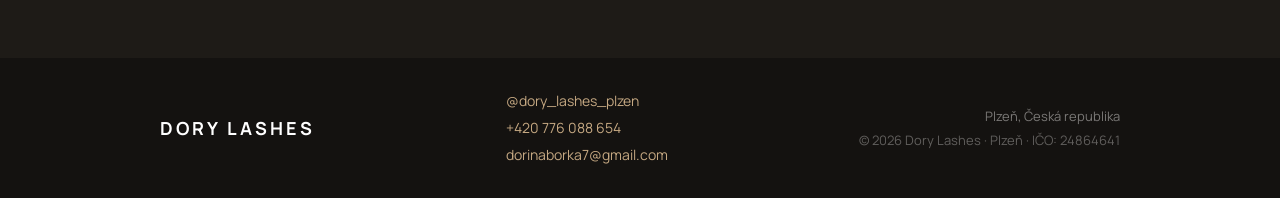
==== commit fa6347c5: "Fix GSAP hidden booking button + add booking note in prices panel Co-Authored-By: Claude Sonnet 4.6 " ====
--- a/index.html
+++ b/index.html
@@ -367,7 +367,8 @@
       color: #6B6360;
       margin-bottom: 40px;
     }
-    .prices-cta { align-self: flex-start; }
+    .prices-cta { align-self: flex-start; margin-bottom: 14px; }
+    .prices-booking-note { font-size: 12px; color: rgba(255,255,255,0.22); letter-spacing: 0.3px; line-height: 1.6; }
     .price-group {
       border-top: 1px solid rgba(255,255,255,0.06);
       padding: 24px 0;
@@ -656,6 +657,7 @@
     <h2 class="prices-heading" data-i18n="prices.heading">Прайс.</h2>
     <p class="prices-body" data-i18n="prices.body">Нарощування вій різних технік і ефектів.<br>Всі ціни в кронах (CZK). Запис тільки через Instagram.</p>
     <a href="#" class="btn-gold prices-cta" data-dm data-i18n="prices.cta">Записатися →</a>
+    <p class="prices-booking-note" data-i18n="prices.booking.note">Запис через Instagram. Відповідаю протягом доби.</p>
   </div>
 
   <div class="prices-table">
